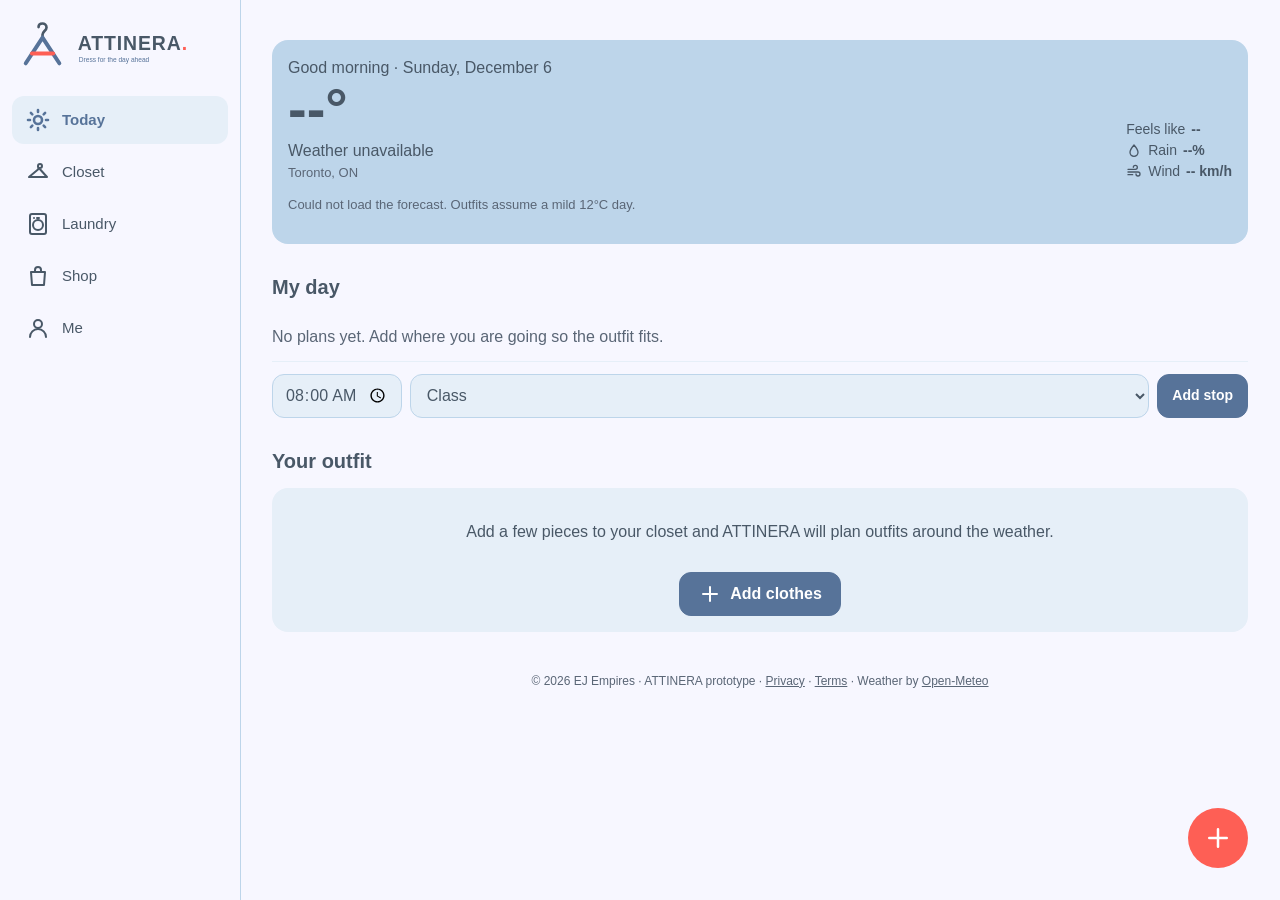
==== index.html @ 8aed810b "ATTINERA prototype: phone-first wardrobe and daily-readiness planner Co-Authored-By: Claude Opus 5.5" ====
<!doctype html>
<html lang="en">
<head>
<meta charset="utf-8">
<meta name="viewport" content="width=device-width, initial-scale=1, viewport-fit=cover">
<title>ATTINERA</title>
<meta name="description" content="ATTINERA: phone-first wardrobe and daily-readiness planner. Dress for the day ahead.">
<meta name="theme-color" content="#577399">
<meta name="mobile-web-app-capable" content="yes">
<meta name="apple-mobile-web-app-capable" content="yes">
<meta name="apple-mobile-web-app-title" content="ATTINERA">
<link rel="manifest" href="manifest.webmanifest">
<link rel="icon" href="assets/attinera-logo-a.svg" type="image/svg+xml">
<link rel="apple-touch-icon" href="assets/icon-180.png">
<link rel="stylesheet" href="css/styles.css">
</head>
<body>
<div id="splash" aria-hidden="true"><img src="assets/attinera-logo-lockup.svg" alt="" width="300"></div>

<header class="topbar">
  <a href="#today" class="brand" aria-label="ATTINERA home">
    <img class="brand-icon" src="assets/attinera-logo-a.svg" alt="" width="36" height="36">
    <img class="brand-lockup" src="assets/attinera-logo-lockup.svg" alt="" width="190" height="53">
    <span class="brand-word">ATTINERA</span>
  </a>
</header>

<nav id="tabs" class="tabs" aria-label="Main"></nav>

<main id="view" tabindex="-1"><p class="pad muted">Loading…</p></main>

<button id="fab" class="fab" aria-label="Add item"></button>
<div id="toast" class="toast" role="status" hidden></div>

<footer class="foot">© 2026 EJ Empires · ATTINERA prototype · <a href="privacy.html">Privacy</a> · <a href="terms.html">Terms</a> · Weather by <a href="https://open-meteo.com/" target="_blank" rel="noopener">Open-Meteo</a></footer>

<script>
  // ES modules don't load from file:// in most browsers.
  if (location.protocol === 'file:') {
    document.getElementById('splash').remove();
    document.getElementById('view').innerHTML =
      '<p class="pad">ATTINERA needs a tiny local server. In this folder run <code>python run.py</code>, then open <b>http://localhost:8000</b>.</p>';
  }
</script>
<script type="module" src="js/app.js"></script>
</body>
</html>
---- css/styles.css ----
/* ATTINERA design system: phone first (390px), sidebar layout from 900px. */
:root {
  --slate: #495867;
  --steel: #577399;
  --ice: #BDD5EA;
  --paper: #F7F7FF;
  --coral: #FE5F55;
  --ice-soft: #e6eff8;
  --muted: #5a6676;
  --r: 16px;
  --gutter: 16px;
  --tabh: 64px;
  --safe-b: env(safe-area-inset-bottom, 0px);
  --safe-t: env(safe-area-inset-top, 0px);
  color-scheme: light;
}
* { box-sizing: border-box; }
html { -webkit-text-size-adjust: 100%; }
body {
  margin: 0; background: var(--paper); color: var(--slate);
  font: 400 16px/1.5 -apple-system, "Segoe UI", Roboto, Helvetica, Arial, sans-serif;
  padding-bottom: calc(var(--tabh) + var(--safe-b) + 24px);
  overflow-x: hidden;
}
b, strong, h1, h2, h3, legend { font-weight: 700; }
a { color: var(--steel); }
img { max-width: 100%; }
button, input, select, textarea { font: inherit; color: inherit; }
:focus-visible { outline: 3px solid var(--steel); outline-offset: 2px; }
main:focus-visible { outline: none; }
.ic { flex: none; }
.muted { color: var(--muted); }
.small { font-size: 13px; }
.pad { padding: 16px 0; }
.sr { position: absolute; width: 1px; height: 1px; overflow: hidden; clip: rect(0 0 0 0); }
code { background: var(--ice-soft); padding: 2px 6px; border-radius: 6px; }

/* ---- shell */
.topbar {
  position: sticky; top: 0; z-index: 20; background: var(--slate); color: var(--paper);
  padding: calc(var(--safe-t) + 8px) var(--gutter) 8px; display: flex; align-items: center; min-height: 56px;
}
.brand { display: flex; align-items: center; gap: 10px; color: inherit; text-decoration: none; min-height: 44px; }
.brand-icon { border-radius: 10px; }
.brand-word { font-weight: 700; letter-spacing: 2px; font-size: 18px; }
.brand-lockup { display: none; }
main { display: block; max-width: 1100px; margin: 0 auto; padding: 8px var(--gutter) 0; outline: none; }
.tabs {
  position: fixed; left: 0; right: 0; bottom: 0; z-index: 30; display: grid; grid-template-columns: repeat(5, 1fr);
  background: var(--paper); border-top: 1px solid var(--ice); padding-bottom: var(--safe-b);
}
.tabs a {
  display: flex; flex-direction: column; align-items: center; justify-content: center; gap: 2px;
  min-height: var(--tabh); color: var(--slate); text-decoration: none; font-size: 12px;
}
.tabs a[aria-current="page"] { color: var(--steel); font-weight: 700; }
.tabs a[aria-current="page"] .ic { stroke-width: 2.6; }
.fab {
  position: fixed; right: var(--gutter); bottom: calc(var(--tabh) + var(--safe-b) + 16px); z-index: 31;
  width: 60px; height: 60px; border-radius: 50%; border: 0; background: var(--coral); color: #fff;
  display: grid; place-items: center; cursor: pointer;
}
.foot { text-align: center; font-size: 12px; color: var(--muted); padding: 32px var(--gutter) 16px; }
.foot a { color: var(--muted); }
#splash {
  position: fixed; inset: 0; z-index: 100; background: var(--paper); display: grid; place-items: center; transition: opacity .4s;
}
#splash img { max-width: 72vw; }
#splash.gone { opacity: 0; pointer-events: none; }
.toast {
  position: fixed; left: 50%; transform: translateX(-50%); bottom: calc(var(--tabh) + var(--safe-b) + 88px); z-index: 60;
  background: var(--slate); color: var(--paper); padding: 10px 16px; border-radius: 12px; max-width: calc(100vw - 32px); font-size: 14px;
}

@media (min-width: 900px) {
  body { padding-bottom: 24px; padding-left: 240px; }
  .topbar { position: fixed; top: 0; left: 0; width: 240px; background: transparent; color: var(--slate); padding: 20px 16px; }
  .brand-icon, .brand-word { display: none; }
  .brand-lockup { display: block; }
  .tabs {
    top: 96px; bottom: auto; right: auto; width: 240px; display: flex; flex-direction: column; gap: 4px;
    border: 0; padding: 0 12px; background: transparent;
  }
  .tabs::before { content: ""; position: fixed; inset: 0 auto 0 0; width: 240px; border-right: 1px solid var(--ice); z-index: -1; }
  .tabs a { flex-direction: row; justify-content: flex-start; gap: 12px; padding: 0 14px; min-height: 48px; border-radius: 12px; font-size: 15px; }
  .tabs a[aria-current="page"] { background: var(--ice-soft); }
  .fab { bottom: 32px; right: 32px; }
  main { padding: 32px 32px 0; }
  .toast { bottom: 110px; }
}

/* ---- type + blocks */
.h1 { font-size: 28px; line-height: 1.2; margin: 12px 0 16px; }
.h2 { font-size: 20px; margin: 28px 0 12px; }
.h3 { font-size: 16px; margin: 0 0 8px; }
section { margin-bottom: 8px; }
.card { background: #fff; border: 1px solid var(--ice); border-radius: var(--r); padding: 16px; margin: 12px 0; }
.note { color: var(--muted); font-size: 13px; margin: -8px 0 12px; }
.alert { background: #fff; border: 1px solid var(--coral); color: #b3261e; border-radius: 12px; padding: 10px 14px; font-weight: 700; margin: 8px 0; }
.tip { background: var(--ice-soft); border-radius: 12px; padding: 10px 14px; margin: 8px 0; }
.bring { margin: 8px 0; }
.badge { display: inline-block; background: var(--slate); color: var(--paper); border-radius: 999px; font-size: 12px; padding: 1px 8px; vertical-align: middle; }
.row { display: flex; align-items: center; gap: 8px; flex-wrap: wrap; }
.row-between { display: flex; align-items: center; justify-content: space-between; gap: 8px; flex-wrap: wrap; }
.line { padding: 8px 0; border-top: 1px solid var(--ice-soft); }
.line:first-of-type { border-top: 0; }
.actions { display: flex; gap: 8px; flex-wrap: wrap; margin: 16px 0; }
.links { text-align: center; }
.list { display: flex; flex-direction: column; gap: 8px; margin: 8px 0; }

/* ---- buttons + chips */
.btn {
  display: inline-flex; align-items: center; justify-content: center; gap: 8px; min-height: 44px; padding: 0 18px;
  border-radius: 12px; border: 1px solid var(--steel); background: #fff; color: var(--steel); font-weight: 700; cursor: pointer; text-decoration: none;
}
.btn.primary { background: var(--steel); color: #fff; }
.btn.ghost { border-color: var(--ice); color: var(--slate); background: #fff; }
.btn.sm { min-height: 44px; padding: 0 14px; font-size: 14px; }
.btn.wide { width: 100%; }
.btn.danger, .btn.ghost.danger, .icon-btn.danger { background: var(--coral); border-color: var(--coral); color: #1d1d1f; }
.btn:disabled { opacity: .45; cursor: not-allowed; }
.btn.big { flex-direction: column; min-height: 120px; flex: 1; font-size: 16px; border-color: var(--ice); background: var(--ice-soft); color: var(--slate); }
.icon-btn { width: 44px; height: 44px; display: inline-grid; place-items: center; border: 0; background: transparent; color: var(--slate); border-radius: 12px; cursor: pointer; flex: none; }
.icon-btn:hover { background: var(--ice-soft); }
.chips { display: flex; flex-wrap: wrap; gap: 8px; margin: 8px 0; }
.chip {
  display: inline-flex; align-items: center; gap: 6px; min-height: 40px; padding: 0 14px; border-radius: 999px;
  background: var(--ice-soft); border: 1px solid var(--ice); color: var(--slate); font-size: 14px; cursor: pointer; text-decoration: none; position: relative;
}
.chip input { position: absolute; opacity: 0; inset: 0; margin: 0; cursor: pointer; }
.chip:has(input:checked), .chip.on { background: var(--steel); border-color: var(--steel); color: #fff; }
.chip:has(input:focus-visible) { outline: 3px solid var(--steel); outline-offset: 2px; }
.chip.coral { background: #fff; border-color: var(--coral); color: #c0362d; font-weight: 700; }
.chip.sm { min-height: 24px; padding: 0 8px; font-size: 11px; }
.chip.lone { margin: 8px 0; }
.chip i, .sw { width: 16px; height: 16px; border-radius: 50%; border: 1px solid rgba(0,0,0,.15); display: inline-block; }
.chip.swatch { background: #fff; }
.hint { font-size: 12px; font-weight: 400; color: var(--steel); margin-left: 6px; }
.hint.warn { color: #c0362d; }
.seg { display: inline-flex; border: 1px solid var(--ice); border-radius: 12px; overflow: hidden; margin: 4px 0 8px; }
.seg button { min-height: 44px; padding: 0 16px; border: 0; background: #fff; cursor: pointer; }
.seg button[aria-pressed="true"] { background: var(--steel); color: #fff; font-weight: 700; }

/* ---- forms */
input[type=search], input[type=text], input:not([type]), input[type=number], input[type=time], select, textarea {
  min-height: 44px; border: 1px solid var(--ice); background: var(--ice-soft); border-radius: 12px; padding: 8px 12px; max-width: 100%;
}
textarea { width: 100%; }
.field { display: flex; flex-direction: column; gap: 6px; margin: 14px 0; font-weight: 700; font-size: 14px; }
.field input, .field select { font-weight: 400; }
.field.inline { flex-direction: row; align-items: center; flex-wrap: wrap; }
fieldset { border: 0; padding: 0; margin: 14px 0; min-width: 0; }
legend { font-size: 14px; padding: 0; }
input[type=range] { width: 100%; accent-color: var(--steel); min-height: 32px; }
.range-ends { display: flex; justify-content: space-between; font-weight: 400; font-size: 12px; color: var(--muted); }
.search { display: flex; align-items: center; gap: 8px; background: var(--ice-soft); border: 1px solid var(--ice); border-radius: 12px; padding: 0 12px; margin-bottom: 8px; }
.search input { border: 0; background: transparent; flex: 1; min-width: 0; }
.search input:focus-visible { outline: none; }
.search:focus-within { outline: 3px solid var(--steel); outline-offset: 2px; }
.chiprow { display: flex; gap: 8px; overflow-x: auto; padding: 4px 0 8px; scrollbar-width: none; margin: 0 calc(-1 * var(--gutter)); padding-inline: var(--gutter); }
.fchip { position: relative; flex: none; }
.fchip select { border-radius: 999px; min-height: 40px; font-size: 14px; padding: 0 10px; }
.numgrid { display: grid; grid-template-columns: repeat(auto-fill, minmax(140px, 1fr)); gap: 12px; }
.numgrid label { display: flex; flex-direction: column; gap: 4px; font-size: 13px; }
.loc input { flex: 1; min-width: 0; }
.check { display: flex; align-items: center; gap: 10px; min-height: 48px; cursor: pointer; }
.check input { width: 22px; height: 22px; accent-color: var(--steel); }
.addstop { display: flex; gap: 8px; flex-wrap: wrap; }
.addstop select { flex: 1; min-width: 120px; }

/* ---- closet grid */
.grid { display: grid; grid-template-columns: repeat(2, minmax(0, 1fr)); gap: 12px; }
@media (min-width: 700px) { .grid { grid-template-columns: repeat(4, minmax(0, 1fr)); } }
@media (min-width: 1200px) { .grid { grid-template-columns: repeat(5, minmax(0, 1fr)); } }
.icard { position: relative; display: block; border-radius: var(--r); overflow: hidden; background: #fff; border: 1px solid var(--ice); color: var(--slate); text-decoration: none; }
.icard img { display: block; width: 100%; aspect-ratio: 4/5; object-fit: cover; background: var(--ice-soft); }
.icard .cap { display: block; padding: 8px 10px; font-size: 14px; white-space: nowrap; overflow: hidden; text-overflow: ellipsis; }
.icard .wc { position: absolute; top: 8px; right: 8px; background: rgba(255,255,255,.92); border-radius: 999px; font-size: 12px; padding: 1px 8px; font-weight: 700; }
.icard .chip { position: absolute; left: 8px; bottom: 44px; }
.dot { position: absolute; top: 10px; left: 10px; width: 12px; height: 12px; border-radius: 50%; border: 2px solid #fff; }
.dot.inline { position: static; display: inline-block; vertical-align: middle; border-color: var(--ice); }
.st-clean { background: var(--steel); }
.st-worn { background: var(--slate); }
.st-hamper { background: var(--coral); }
.st-washing, .st-drying { background: var(--ice); }
.empty { text-align: center; padding: 32px 16px; }
.empty h2 { margin: 12px 0 4px; }
.empty .btn { margin-top: 12px; }
.small-empty { padding: 16px; background: var(--ice-soft); border-radius: var(--r); }
.back { display: inline-flex; align-items: center; gap: 4px; min-height: 44px; text-decoration: none; }
.detail { display: grid; gap: 16px; }
.hero-photo { width: 100%; border-radius: var(--r); max-height: 70vh; object-fit: contain; background: var(--ice-soft); }
@media (min-width: 900px) { .detail { grid-template-columns: minmax(0, 1fr) minmax(0, 1fr); align-items: start; } .hero-photo { position: sticky; top: 24px; } }

/* ---- laundry */
.stat { display: flex; align-items: baseline; gap: 8px; }
.stat b { font-size: 40px; color: var(--steel); }
.thumbs { display: flex; gap: 8px; flex-wrap: wrap; margin-top: 8px; }
.thumbs img, .mini { width: 52px; height: 52px; object-fit: cover; border-radius: 10px; border: 1px solid var(--ice); display: block; }
.mini { width: 40px; height: 40px; }

/* ---- today */
.hello { background: var(--ice); border-radius: var(--r); padding: 16px; margin-top: 8px; }
.hello > p:first-child { margin: 0; color: var(--slate); }
.now { display: flex; justify-content: space-between; gap: 12px; flex-wrap: wrap; align-items: flex-end; }
.now p { margin: 0; }
.big { font-size: 56px; font-weight: 700; line-height: 1.05; }
.facts { list-style: none; margin: 0; padding: 0; font-size: 14px; }
.facts li { display: flex; align-items: center; gap: 6px; }
.hours { display: flex; gap: 8px; overflow-x: auto; margin: 14px calc(-1 * 16px) 0; padding: 0 16px 4px; scrollbar-width: thin; }
.hr { flex: none; display: flex; flex-direction: column; align-items: center; gap: 2px; background: var(--paper); border-radius: 12px; padding: 8px 10px; font-size: 12px; min-width: 56px; }
.hr b { font-size: 15px; }
.stops { list-style: none; padding: 0; margin: 0 0 12px; }
.stops li { display: flex; align-items: center; gap: 10px; min-height: 48px; border-bottom: 1px solid var(--ice-soft); }
.stops li .icon-btn { margin-left: auto; }
.stack { display: flex; flex-direction: column; gap: 8px; }
.pick { display: flex; align-items: center; gap: 12px; background: #fff; border: 1px solid var(--ice); border-radius: var(--r); padding: 8px; }
.pick img { width: 64px; height: 64px; object-fit: cover; border-radius: 12px; display: block; }
.pick > div { display: flex; flex-direction: column; flex: 1; min-width: 0; }
.pick b { white-space: nowrap; overflow: hidden; text-overflow: ellipsis; }
.eod { border-color: var(--steel); }
.week { display: grid; grid-template-columns: repeat(7, minmax(64px, 1fr)); gap: 8px; overflow-x: auto; margin: 0 calc(-1 * var(--gutter)); padding: 0 var(--gutter) 4px; }
.wday { display: flex; flex-direction: column; align-items: center; gap: 2px; padding: 10px 4px; min-height: 44px; border-radius: 14px; border: 1px solid var(--ice); background: var(--ice-soft); cursor: pointer; font-size: 13px; }
.wday .e { font-size: 20px; }
.wday[aria-pressed="true"] { background: var(--steel); color: #fff; border-color: var(--steel); }
.wday[aria-pressed="true"] .muted { color: var(--ice); }
@media (min-width: 900px) { .stack { display: grid; grid-template-columns: repeat(2, minmax(0, 1fr)); } }

/* ---- shop */
.stores { display: grid; grid-template-columns: repeat(3, minmax(0, 1fr)); gap: 10px; }
@media (min-width: 700px) { .stores { grid-template-columns: repeat(6, minmax(0, 1fr)); } }
.store { position: relative; background: #fff; border: 1px solid var(--ice); border-radius: var(--r); }
.store > a { display: flex; flex-direction: column; align-items: center; gap: 6px; padding: 14px 6px 10px; text-align: center; color: var(--slate); text-decoration: none; font-size: 13px; min-height: 44px; }
.logo { width: 48px; height: 48px; display: grid; place-items: center; }
.logo img { width: 40px; height: 40px; object-fit: contain; }
.logo b { width: 48px; height: 48px; border-radius: 12px; background: var(--ice); display: grid; place-items: center; font-size: 20px; }
.logo b[hidden] { display: none; }
.heart { position: absolute; top: 0; right: 0; width: 44px; height: 44px; border: 0; background: transparent; color: var(--muted); cursor: pointer; display: grid; place-items: center; }
.heart.on { color: var(--steel); }
.heart.on .ic { fill: currentColor; }
.products .pcard { position: relative; background: #fff; border: 1px solid var(--ice); border-radius: var(--r); overflow: hidden; display: flex; flex-direction: column; }
.pcard img { width: 100%; aspect-ratio: 4/5; object-fit: cover; display: block; background: var(--ice-soft); }
.pbody { padding: 10px; display: flex; flex-direction: column; gap: 4px; font-size: 14px; position: relative; flex: 1; }
.pbody .heart { top: auto; bottom: 0; }
.pname { color: var(--slate); text-decoration: none; line-height: 1.3; }
.pcard.second { background: var(--ice-soft); }
.pcard.second .btn { margin-top: 4px; }

/* ---- sheets + camera */
.sheet-wrap { position: fixed; inset: 0; z-index: 70; background: rgba(73, 88, 103, .45); display: flex; align-items: flex-end; justify-content: center; }
.sheet {
  position: relative; background: var(--paper); width: 100%; max-width: 560px; max-height: 92vh; overflow-y: auto;
  border-radius: 20px 20px 0 0; padding: 20px var(--gutter) calc(20px + var(--safe-b));
}
.sheet-wrap.full .sheet { max-height: 100%; height: 100%; border-radius: 0; padding-top: calc(16px + var(--safe-t)); }
@media (min-width: 700px) { .sheet-wrap { align-items: center; } .sheet { border-radius: 20px; } .sheet-wrap.full .sheet { height: auto; max-height: 92vh; border-radius: 20px; } }
.sheet-x { position: absolute; top: calc(8px + var(--safe-t) * 0); right: 8px; width: 44px; height: 44px; border: 0; background: transparent; cursor: pointer; color: var(--slate); z-index: 2; }
.sheet .h2:first-of-type { margin-top: 4px; padding-right: 44px; }
.addopts { display: flex; gap: 12px; margin: 12px 0; }
.confirm-photo { width: 100%; max-height: 40vh; object-fit: contain; border-radius: var(--r); background: var(--ice-soft); display: block; margin-top: 28px; }
.analyzing { display: flex; align-items: center; gap: 10px; font-weight: 700; }
.spin { width: 20px; height: 20px; border-radius: 50%; border: 3px solid var(--ice); border-top-color: var(--steel); animation: spin 1s linear infinite; }
@keyframes spin { to { transform: rotate(360deg); } }
.bar { height: 8px; background: var(--ice-soft); border-radius: 999px; overflow: hidden; }
.bar i { display: block; height: 100%; width: 100%; background: var(--steel); transform: scaleX(0); transform-origin: left; transition: transform .2s; }
.actions.sticky { position: sticky; bottom: calc(-20px - var(--safe-b)); background: var(--paper); padding: 12px 0 calc(12px + var(--safe-b)); margin-bottom: 0; }
.cam { position: fixed; inset: 0; z-index: 90; background: #000; }
.cam video { width: 100%; height: 100%; object-fit: cover; }
.guide { position: absolute; inset: 14% 10% 22%; border: 3px dashed rgba(247, 247, 255, .85); border-radius: 24px; pointer-events: none; }
.cam-tip { position: absolute; top: calc(16px + var(--safe-t)); left: 0; right: 0; text-align: center; color: var(--paper); margin: 0; padding: 0 60px; font-size: 14px; }
.cam-close { position: absolute; top: calc(8px + var(--safe-t)); right: 8px; width: 48px; height: 48px; border: 0; background: transparent; color: var(--paper); cursor: pointer; }
.shutter { position: absolute; left: 50%; bottom: calc(28px + var(--safe-b)); transform: translateX(-50%); width: 76px; height: 76px; border-radius: 50%; border: 5px solid var(--paper); background: rgba(247, 247, 255, .35); cursor: pointer; }

/* ---- legal pages */
.legal { max-width: 720px; margin: 0 auto; padding: 16px var(--gutter) 40px; }
.legal .draft { background: var(--coral); color: #1d1d1f; font-weight: 700; border-radius: 12px; padding: 12px 16px; }
.legal h2 { font-size: 18px; margin-top: 24px; }
.legal-body { padding-bottom: 0; }

@media (prefers-reduced-motion: reduce) { * { animation: none !important; transition: none !important; } }
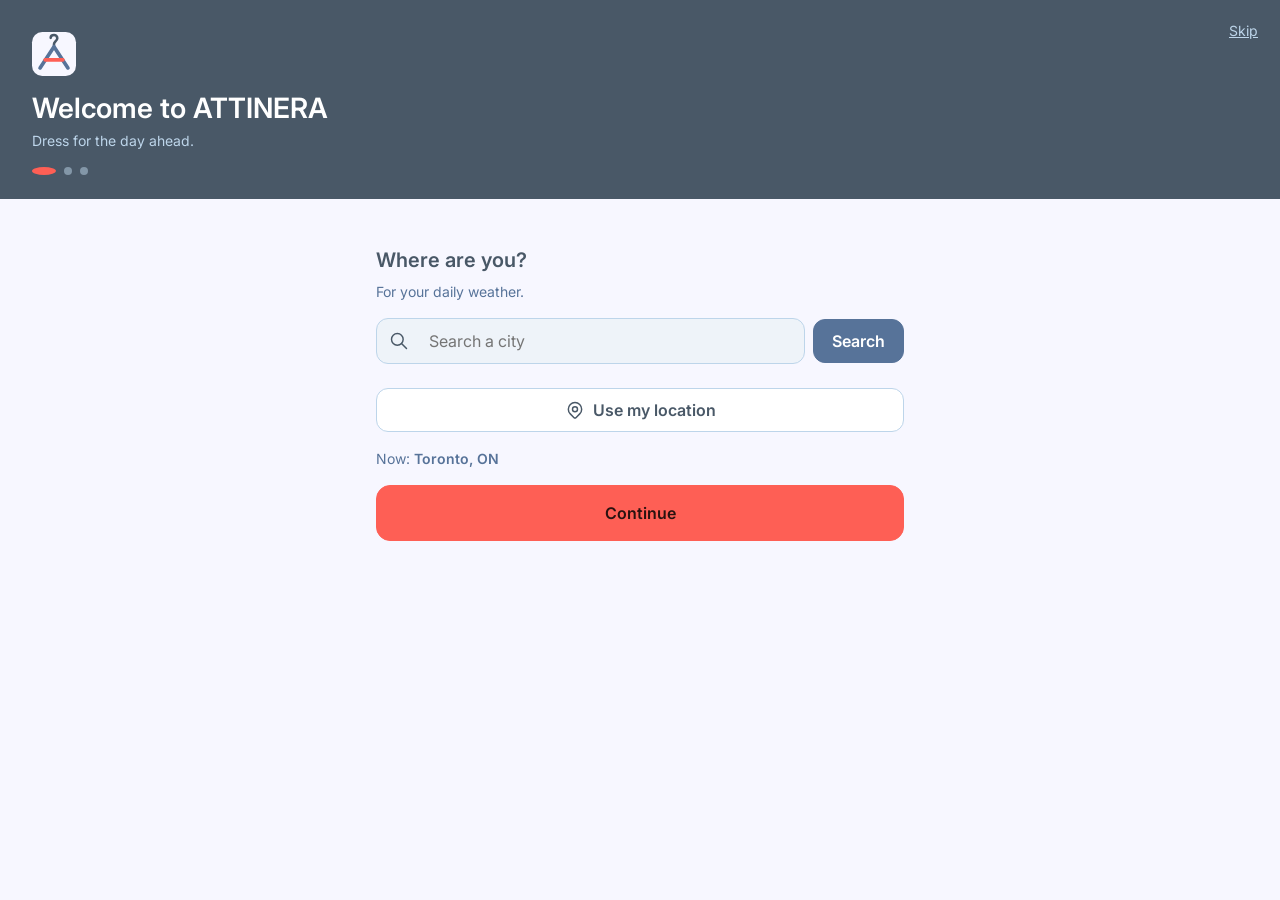
==== commit 98f7ee7f: "Redesign: slate/paper theme, motion, on-device photo cleanup, onboarding - New palette tokens, Inter" ====
--- a/index.html
+++ b/index.html
@@ -5,42 +5,37 @@
 <meta name="viewport" content="width=device-width, initial-scale=1, viewport-fit=cover">
 <title>ATTINERA</title>
 <meta name="description" content="ATTINERA: phone-first wardrobe and daily-readiness planner. Dress for the day ahead.">
-<meta name="theme-color" content="#577399">
+<meta name="theme-color" content="#495867">
 <meta name="mobile-web-app-capable" content="yes">
 <meta name="apple-mobile-web-app-capable" content="yes">
+<meta name="apple-mobile-web-app-status-bar-style" content="black-translucent">
 <meta name="apple-mobile-web-app-title" content="ATTINERA">
 <link rel="manifest" href="manifest.webmanifest">
 <link rel="icon" href="assets/attinera-logo-a.svg" type="image/svg+xml">
 <link rel="apple-touch-icon" href="assets/icon-180.png">
+<link rel="preconnect" href="https://fonts.googleapis.com">
+<link rel="preconnect" href="https://fonts.gstatic.com" crossorigin>
+<link href="https://fonts.googleapis.com/css2?family=Inter:wght@400;600&display=swap" rel="stylesheet">
 <link rel="stylesheet" href="css/styles.css">
 </head>
 <body>
-<div id="splash" aria-hidden="true"><img src="assets/attinera-logo-lockup.svg" alt="" width="300"></div>
-
 <header class="topbar">
-  <a href="#today" class="brand" aria-label="ATTINERA home">
-    <img class="brand-icon" src="assets/attinera-logo-a.svg" alt="" width="36" height="36">
-    <img class="brand-lockup" src="assets/attinera-logo-lockup.svg" alt="" width="190" height="53">
-    <span class="brand-word">ATTINERA</span>
-  </a>
+  <button class="brand" id="brand" type="button" aria-label="ATTINERA. Tap to replay the logo">
+    <span class="brand-mark"></span><span class="brand-word">ATTINERA<i>.</i></span>
+  </button>
 </header>
 
 <nav id="tabs" class="tabs" aria-label="Main"></nav>
 
-<main id="view" tabindex="-1"><p class="pad muted">Loading…</p></main>
+<div class="clip"><main id="view" tabindex="-1"><div class="skel-band"></div><div class="pad"><div class="skel"></div><div class="skel"></div></div></main></div>
 
-<button id="fab" class="fab" aria-label="Add item"></button>
+<button id="fab" class="fab" type="button" aria-label="Add item"></button>
 <div id="toast" class="toast" role="status" hidden></div>
-
-<footer class="foot">© 2026 EJ Empires · ATTINERA prototype · <a href="privacy.html">Privacy</a> · <a href="terms.html">Terms</a> · Weather by <a href="https://open-meteo.com/" target="_blank" rel="noopener">Open-Meteo</a></footer>
 
 <script>
   // ES modules don't load from file:// in most browsers.
-  if (location.protocol === 'file:') {
-    document.getElementById('splash').remove();
-    document.getElementById('view').innerHTML =
-      '<p class="pad">ATTINERA needs a tiny local server. In this folder run <code>python run.py</code>, then open <b>http://localhost:8000</b>.</p>';
-  }
+  if (location.protocol === 'file:') document.getElementById('view').innerHTML =
+    '<p class="pad">ATTINERA needs a tiny local server. In this folder run <code>python run.py</code>, then open <b>http://localhost:8000</b>.</p>';
 </script>
 <script type="module" src="js/app.js"></script>
 </body>
--- a/css/styles.css
+++ b/css/styles.css
@@ -1,280 +1,442 @@
-/* ATTINERA design system: phone first (390px), sidebar layout from 900px. */
+/* ATTINERA v2: light app, slate bars. Phone first (390px); sidebar from 900px.
+   Motion rule: animate transform + opacity only. Reduced motion -> fades (see bottom). */
 :root {
+  --paper: #F7F7FF;
+  --card: #FFFFFF;
+  --studio: #EEF3F9;
   --slate: #495867;
   --steel: #577399;
   --ice: #BDD5EA;
-  --paper: #F7F7FF;
   --coral: #FE5F55;
-  --ice-soft: #e6eff8;
-  --muted: #5a6676;
+  --coral-text: #C7362D;
+  --on-coral: #2A1210;
   --r: 16px;
-  --gutter: 16px;
+  --s1: 8px; --s2: 16px; --s3: 24px; --s4: 32px;
   --tabh: 64px;
   --safe-b: env(safe-area-inset-bottom, 0px);
   --safe-t: env(safe-area-inset-top, 0px);
+  --spring: cubic-bezier(.2, 1.25, .35, 1);
+  --ease: cubic-bezier(.2, .8, .2, 1);
   color-scheme: light;
 }
-* { box-sizing: border-box; }
+* { box-sizing: border-box; -webkit-tap-highlight-color: transparent; }
 html { -webkit-text-size-adjust: 100%; }
 body {
   margin: 0; background: var(--paper); color: var(--slate);
-  font: 400 16px/1.5 -apple-system, "Segoe UI", Roboto, Helvetica, Arial, sans-serif;
-  padding-bottom: calc(var(--tabh) + var(--safe-b) + 24px);
+  font: 400 16px/1.5 Inter, -apple-system, "Segoe UI", Roboto, Helvetica, Arial, sans-serif;
+  padding-bottom: calc(var(--tabh) + var(--safe-b) + var(--s3));
   overflow-x: hidden;
 }
-b, strong, h1, h2, h3, legend { font-weight: 700; }
+b, strong, h1, h2, h3, legend, th { font-weight: 600; }
+h1, h2, h3, p { margin: 0; }
 a { color: var(--steel); }
 img { max-width: 100%; }
 button, input, select, textarea { font: inherit; color: inherit; }
+button { cursor: pointer; }
 :focus-visible { outline: 3px solid var(--steel); outline-offset: 2px; }
 main:focus-visible { outline: none; }
-.ic { flex: none; }
-.muted { color: var(--muted); }
-.small { font-size: 13px; }
-.pad { padding: 16px 0; }
-.sr { position: absolute; width: 1px; height: 1px; overflow: hidden; clip: rect(0 0 0 0); }
-code { background: var(--ice-soft); padding: 2px 6px; border-radius: 6px; }
-
-/* ---- shell */
+.ic { flex: none; display: block; }
+.ic.inl { display: inline-block; vertical-align: -1px; }
+.sub { color: var(--steel); font-size: 14px; }
+.small { font-size: 12px; }
+.pad { padding: var(--s2); }
+.sr { position: absolute; width: 1px; height: 1px; overflow: hidden; clip: rect(0 0 0 0); white-space: nowrap; }
+code { background: var(--studio); padding: 2px 6px; border-radius: 6px; }
+.h2 { font-size: 20px; line-height: 1.3; margin: var(--s3) 0 var(--s1); }
+.h3 { font-size: 16px; line-height: 1.4; }
+.row { display: flex; align-items: center; gap: var(--s1); flex-wrap: wrap; }
+.between { display: flex; align-items: center; justify-content: space-between; gap: var(--s1); }
+
+/* ---------- shell */
 .topbar {
   position: sticky; top: 0; z-index: 20; background: var(--slate); color: var(--paper);
-  padding: calc(var(--safe-t) + 8px) var(--gutter) 8px; display: flex; align-items: center; min-height: 56px;
-}
-.brand { display: flex; align-items: center; gap: 10px; color: inherit; text-decoration: none; min-height: 44px; }
-.brand-icon { border-radius: 10px; }
-.brand-word { font-weight: 700; letter-spacing: 2px; font-size: 18px; }
-.brand-lockup { display: none; }
-main { display: block; max-width: 1100px; margin: 0 auto; padding: 8px var(--gutter) 0; outline: none; }
+  padding: calc(var(--safe-t) + var(--s1)) var(--s2) 0; display: flex; align-items: center; min-height: calc(52px + var(--safe-t));
+}
+.brand { text-decoration: none; display: flex; align-items: center; gap: 10px; border: 0; background: none; color: inherit; padding: 4px 0; min-height: 44px; }
+.brand-mark .logo-svg { width: 34px; height: 34px; border-radius: 9px; }
+.brand-word { font-weight: 600; letter-spacing: 2px; font-size: 16px; }
+.brand-word i { color: var(--coral); font-style: normal; }
+main { display: block; outline: none; max-width: 1120px; margin: 0 auto; }
+.clip { overflow-x: clip; }
+.content { padding: 0 var(--s2); }
+.foot { text-align: center; font-size: 12px; color: var(--steel); padding: var(--s4) var(--s2) var(--s2); }
+
+.band { background: var(--slate); color: #fff; padding: var(--s1) var(--s2) var(--s3); margin-bottom: var(--s2); }
+.band h1 { font-size: 28px; line-height: 1.2; font-weight: 600; }
+.band p { color: var(--ice); font-size: 14px; margin-top: 4px; }
+.band-row { display: flex; justify-content: space-between; align-items: flex-end; gap: var(--s2); }
+.band .bigtemp { font-size: 28px; font-weight: 600; color: #fff; text-align: right; line-height: 1.1; }
+.band .bigtemp small { display: block; font-size: 12px; font-weight: 400; color: var(--ice); }
+
 .tabs {
   position: fixed; left: 0; right: 0; bottom: 0; z-index: 30; display: grid; grid-template-columns: repeat(5, 1fr);
-  background: var(--paper); border-top: 1px solid var(--ice); padding-bottom: var(--safe-b);
+  background: var(--slate); padding-bottom: var(--safe-b);
 }
 .tabs a {
-  display: flex; flex-direction: column; align-items: center; justify-content: center; gap: 2px;
-  min-height: var(--tabh); color: var(--slate); text-decoration: none; font-size: 12px;
-}
-.tabs a[aria-current="page"] { color: var(--steel); font-weight: 700; }
-.tabs a[aria-current="page"] .ic { stroke-width: 2.6; }
+  position: relative; z-index: 1; display: flex; flex-direction: column; align-items: center; justify-content: center; gap: 3px;
+  min-height: var(--tabh); color: var(--ice); text-decoration: none; font-size: 12px;
+}
+.tabs a[aria-current="page"] { color: #fff; font-weight: 600; }
+.tabs a[aria-current="page"] .ic { color: var(--coral); }
+.tab-ind {
+  position: absolute; top: 0; left: 0; width: 20%; height: 3px; display: flex; justify-content: center; pointer-events: none;
+  transform: translateX(calc(var(--idx, 0) * 100%)); transition: transform .35s var(--spring);
+}
+.tab-ind::after { content: ""; width: 32px; height: 3px; border-radius: 0 0 3px 3px; background: var(--coral); }
 .fab {
-  position: fixed; right: var(--gutter); bottom: calc(var(--tabh) + var(--safe-b) + 16px); z-index: 31;
-  width: 60px; height: 60px; border-radius: 50%; border: 0; background: var(--coral); color: #fff;
-  display: grid; place-items: center; cursor: pointer;
-}
-.foot { text-align: center; font-size: 12px; color: var(--muted); padding: 32px var(--gutter) 16px; }
-.foot a { color: var(--muted); }
-#splash {
-  position: fixed; inset: 0; z-index: 100; background: var(--paper); display: grid; place-items: center; transition: opacity .4s;
-}
-#splash img { max-width: 72vw; }
-#splash.gone { opacity: 0; pointer-events: none; }
+  position: fixed; right: var(--s2); bottom: calc(var(--tabh) + var(--safe-b) + var(--s2)); z-index: 75;
+  width: 60px; height: 60px; border-radius: 50%; border: 0; background: var(--coral); color: var(--on-coral);
+  display: grid; place-items: center; transition: transform .3s var(--spring);
+}
+.fab:active { transform: scale(.94); }
+body.fab-open .fab { transform: rotate(45deg); }
+body.fab-open .fab:active { transform: rotate(45deg) scale(.94); }
 .toast {
-  position: fixed; left: 50%; transform: translateX(-50%); bottom: calc(var(--tabh) + var(--safe-b) + 88px); z-index: 60;
-  background: var(--slate); color: var(--paper); padding: 10px 16px; border-radius: 12px; max-width: calc(100vw - 32px); font-size: 14px;
-}
+  position: fixed; left: 50%; bottom: calc(var(--tabh) + var(--safe-b) + 92px); z-index: 90; transform: translateX(-50%);
+  background: var(--slate); color: #fff; padding: 10px 10px 10px 16px; border-radius: 14px; max-width: calc(100vw - 32px);
+  font-size: 14px; display: flex; align-items: center; gap: var(--s2);
+}
+.toast[hidden] { display: none; }
+.toast.show { animation: toastIn .35s var(--spring); }
+.toast .undo { border: 0; background: none; color: var(--ice); font-weight: 600; min-height: 36px; padding: 0 var(--s1); text-decoration: underline; }
+@keyframes toastIn { from { opacity: 0; transform: translate(-50%, 16px); } }
 
 @media (min-width: 900px) {
-  body { padding-bottom: 24px; padding-left: 240px; }
-  .topbar { position: fixed; top: 0; left: 0; width: 240px; background: transparent; color: var(--slate); padding: 20px 16px; }
-  .brand-icon, .brand-word { display: none; }
-  .brand-lockup { display: block; }
-  .tabs {
-    top: 96px; bottom: auto; right: auto; width: 240px; display: flex; flex-direction: column; gap: 4px;
-    border: 0; padding: 0 12px; background: transparent;
-  }
-  .tabs::before { content: ""; position: fixed; inset: 0 auto 0 0; width: 240px; border-right: 1px solid var(--ice); z-index: -1; }
-  .tabs a { flex-direction: row; justify-content: flex-start; gap: 12px; padding: 0 14px; min-height: 48px; border-radius: 12px; font-size: 15px; }
-  .tabs a[aria-current="page"] { background: var(--ice-soft); }
-  .fab { bottom: 32px; right: 32px; }
-  main { padding: 32px 32px 0; }
-  .toast { bottom: 110px; }
-}
-
-/* ---- type + blocks */
-.h1 { font-size: 28px; line-height: 1.2; margin: 12px 0 16px; }
-.h2 { font-size: 20px; margin: 28px 0 12px; }
-.h3 { font-size: 16px; margin: 0 0 8px; }
-section { margin-bottom: 8px; }
-.card { background: #fff; border: 1px solid var(--ice); border-radius: var(--r); padding: 16px; margin: 12px 0; }
-.note { color: var(--muted); font-size: 13px; margin: -8px 0 12px; }
-.alert { background: #fff; border: 1px solid var(--coral); color: #b3261e; border-radius: 12px; padding: 10px 14px; font-weight: 700; margin: 8px 0; }
-.tip { background: var(--ice-soft); border-radius: 12px; padding: 10px 14px; margin: 8px 0; }
-.bring { margin: 8px 0; }
-.badge { display: inline-block; background: var(--slate); color: var(--paper); border-radius: 999px; font-size: 12px; padding: 1px 8px; vertical-align: middle; }
-.row { display: flex; align-items: center; gap: 8px; flex-wrap: wrap; }
-.row-between { display: flex; align-items: center; justify-content: space-between; gap: 8px; flex-wrap: wrap; }
-.line { padding: 8px 0; border-top: 1px solid var(--ice-soft); }
-.line:first-of-type { border-top: 0; }
-.actions { display: flex; gap: 8px; flex-wrap: wrap; margin: 16px 0; }
-.links { text-align: center; }
-.list { display: flex; flex-direction: column; gap: 8px; margin: 8px 0; }
-
-/* ---- buttons + chips */
+  body { padding-bottom: 0; padding-left: 240px; }
+  .topbar { position: fixed; top: 0; left: 0; width: 240px; z-index: 31; background: transparent; padding: var(--s3) var(--s2); }
+  .brand-mark .logo-svg { width: 44px; height: 44px; border-radius: 12px; }
+  .brand-word { font-size: 20px; }
+  .tabs { inset: 0 auto 0 0; width: 240px; display: flex; flex-direction: column; gap: 4px; padding: 108px 12px 0; }
+  .tabs a { flex-direction: row; justify-content: flex-start; gap: 12px; padding: 0 14px; min-height: 48px; border-radius: 12px; font-size: 16px; }
+  .tab-ind { top: 108px; left: 12px; width: 4px; height: 48px; align-items: center; transform: translateY(calc(var(--idx, 0) * 52px)); }
+  .tab-ind::after { width: 4px; height: 24px; border-radius: 0 4px 4px 0; }
+  .fab { bottom: var(--s4); right: var(--s4); }
+  .toast { bottom: 110px; left: calc(50% + 120px); }
+  .band { padding: var(--s4) var(--s4) var(--s3); }
+  .content { padding: 0 var(--s4); }
+}
+
+/* ---------- motion: views, lists, buttons */
+.view-in { animation: viewIn .32s var(--ease); }
+.view-sub { animation: subIn .34s var(--ease); }
+@keyframes viewIn { from { opacity: 0; transform: translateY(12px); } }
+@keyframes subIn { from { opacity: 0; transform: translateX(40px); } }
+[data-stagger] > .in { animation: rise .42s var(--ease) both; animation-delay: calc(var(--i, 0) * 35ms); }
+@keyframes rise { from { opacity: 0; transform: translateY(14px) scale(.98); } }
+.btn:active, .chip:active, .icon-btn:active, .card-tap:active, .row-link:active { transform: scale(.97); }
+
+/* ---------- logo animation */
+.logo-svg { overflow: visible; display: block; }
+.logo-svg .hang { transform-box: view-box; transform-origin: 60px 10px; }
+.logo-svg.play .hang { animation: swing 1.2s cubic-bezier(.3, 0, .3, 1); }
+.logo-svg.play .bar { animation: redraw .9s .15s var(--ease) both; }
+.logo-svg .bar { stroke-dasharray: 1; }
+@keyframes swing { 0% { transform: rotate(0); } 15% { transform: rotate(16deg); } 35% { transform: rotate(-11deg); } 55% { transform: rotate(6deg); } 75% { transform: rotate(-3deg); } 90% { transform: rotate(1deg); } 100% { transform: rotate(0); } }
+@keyframes redraw { from { stroke-dashoffset: 1; } to { stroke-dashoffset: 0; } }
+.loader { display: inline-grid; place-items: center; width: 44px; height: 44px; }
+.loader .logo-svg { width: 40px; height: 40px; }
+.logo-svg.swinging .hang { animation: sway 1.1s ease-in-out infinite alternate; }
+@keyframes sway { from { transform: rotate(-12deg); } to { transform: rotate(12deg); } }
+.ptr { display: grid; place-items: center; height: 56px; margin-top: -56px; opacity: 0; transition: transform .2s, opacity .2s; }
+.ptr.on { opacity: 1; transform: translateY(56px); }
+
+.hourc { flex: none; display: flex; flex-direction: column; align-items: center; min-width: 52px; padding: 6px 4px; border-radius: 12px; border: 1px solid rgba(189, 213, 234, .35); color: var(--ice); font-size: 12px; }
+.hourc b { color: #fff; font-size: 14px; }
+.band .chips.scroll { margin: 0 calc(-1 * var(--s2)); }
+
+/* ---------- skeletons */
+.skel-band { height: 120px; background: var(--slate); }
+.skel { height: 96px; border-radius: var(--r); background: var(--studio); margin-bottom: var(--s2); animation: pulse 1.2s ease-in-out infinite alternate; }
+@keyframes pulse { from { opacity: .55; } to { opacity: 1; } }
+
+/* ---------- buttons, chips */
 .btn {
-  display: inline-flex; align-items: center; justify-content: center; gap: 8px; min-height: 44px; padding: 0 18px;
-  border-radius: 12px; border: 1px solid var(--steel); background: #fff; color: var(--steel); font-weight: 700; cursor: pointer; text-decoration: none;
+  display: inline-flex; align-items: center; justify-content: center; gap: var(--s1); min-height: 44px; padding: 0 18px;
+  border-radius: 12px; border: 1px solid var(--steel); background: var(--card); color: var(--steel); font-weight: 600;
+  text-decoration: none; transition: transform .12s;
 }
 .btn.primary { background: var(--steel); color: #fff; }
-.btn.ghost { border-color: var(--ice); color: var(--slate); background: #fff; }
-.btn.sm { min-height: 44px; padding: 0 14px; font-size: 14px; }
+.btn.coral { background: var(--coral); border-color: var(--coral); color: var(--on-coral); }
+.btn.ghost { border-color: var(--ice); color: var(--slate); }
+.btn.big { min-height: 56px; font-size: 16px; padding: 0 var(--s3); border-radius: 14px; }
 .btn.wide { width: 100%; }
-.btn.danger, .btn.ghost.danger, .icon-btn.danger { background: var(--coral); border-color: var(--coral); color: #1d1d1f; }
-.btn:disabled { opacity: .45; cursor: not-allowed; }
-.btn.big { flex-direction: column; min-height: 120px; flex: 1; font-size: 16px; border-color: var(--ice); background: var(--ice-soft); color: var(--slate); }
-.icon-btn { width: 44px; height: 44px; display: inline-grid; place-items: center; border: 0; background: transparent; color: var(--slate); border-radius: 12px; cursor: pointer; flex: none; }
-.icon-btn:hover { background: var(--ice-soft); }
-.chips { display: flex; flex-wrap: wrap; gap: 8px; margin: 8px 0; }
+.btn.sm { font-size: 14px; padding: 0 14px; }
+.btn:disabled { opacity: .5; cursor: not-allowed; }
+.icon-btn {
+  width: 44px; height: 44px; display: inline-grid; place-items: center; border: 1px solid var(--ice); background: var(--card);
+  color: var(--steel); border-radius: 12px; flex: none; transition: transform .12s;
+}
+.icon-btn.bare { border: 0; background: transparent; }
+.icon-btn.big { width: 56px; height: 56px; border-radius: 14px; }
+.chips { display: flex; flex-wrap: wrap; gap: var(--s1); }
+.chips.scroll { flex-wrap: nowrap; overflow-x: auto; scrollbar-width: none; margin: 0 calc(-1 * var(--s2)); padding: 2px var(--s2) 4px; }
+.chips.scroll::-webkit-scrollbar { display: none; }
 .chip {
-  display: inline-flex; align-items: center; gap: 6px; min-height: 40px; padding: 0 14px; border-radius: 999px;
-  background: var(--ice-soft); border: 1px solid var(--ice); color: var(--slate); font-size: 14px; cursor: pointer; text-decoration: none; position: relative;
-}
+  display: inline-flex; align-items: center; gap: 6px; min-height: 40px; padding: 0 14px; border-radius: 999px; flex: none;
+  background: var(--card); border: 1px solid var(--ice); color: var(--slate); font-size: 14px; text-decoration: none; position: relative;
+  transition: transform .12s;
+}
+.chip .ic { color: var(--steel); }
 .chip input { position: absolute; opacity: 0; inset: 0; margin: 0; cursor: pointer; }
-.chip:has(input:checked), .chip.on { background: var(--steel); border-color: var(--steel); color: #fff; }
+.chip:has(input:checked), .chip.on, .chip[aria-pressed="true"] { background: var(--steel); border-color: var(--steel); color: #fff; }
+.chip:has(input:checked) .ic, .chip.on .ic, .chip[aria-pressed="true"] .ic { color: #fff; }
 .chip:has(input:focus-visible) { outline: 3px solid var(--steel); outline-offset: 2px; }
-.chip.coral { background: #fff; border-color: var(--coral); color: #c0362d; font-weight: 700; }
-.chip.sm { min-height: 24px; padding: 0 8px; font-size: 11px; }
-.chip.lone { margin: 8px 0; }
-.chip i, .sw { width: 16px; height: 16px; border-radius: 50%; border: 1px solid rgba(0,0,0,.15); display: inline-block; }
-.chip.swatch { background: #fff; }
-.hint { font-size: 12px; font-weight: 400; color: var(--steel); margin-left: 6px; }
-.hint.warn { color: #c0362d; }
-.seg { display: inline-flex; border: 1px solid var(--ice); border-radius: 12px; overflow: hidden; margin: 4px 0 8px; }
-.seg button { min-height: 44px; padding: 0 16px; border: 0; background: #fff; cursor: pointer; }
-.seg button[aria-pressed="true"] { background: var(--steel); color: #fff; font-weight: 700; }
-
-/* ---- forms */
+.chip.ice { background: var(--ice); border-color: var(--ice); }
+.chip.miss { border-color: var(--coral); color: var(--coral-text); font-weight: 600; }
+.chip.miss .ic { color: var(--coral-text); }
+.chip .count { background: var(--coral); color: var(--on-coral); border-radius: 999px; font-size: 12px; font-weight: 600; min-width: 20px; padding: 0 6px; text-align: center; }
+.chip.pop { animation: pop .35s var(--spring) both; animation-delay: calc(var(--i, 0) * 60ms); }
+@keyframes pop { from { opacity: 0; transform: scale(.6); } }
+.chip i.sw { width: 16px; height: 16px; border-radius: 50%; border: 1px solid var(--ice); display: inline-block; }
+.seg { display: inline-flex; border: 1px solid var(--ice); border-radius: 12px; overflow: hidden; background: var(--card); }
+.seg button { min-height: 40px; min-width: 52px; padding: 0 14px; border: 0; background: transparent; color: var(--slate); }
+.seg button[aria-pressed="true"] { background: var(--steel); color: #fff; font-weight: 600; }
+
+/* ---------- cards */
+.card { background: var(--card); border: 1px solid var(--ice); border-radius: var(--r); padding: var(--s2); }
+.card + .card { margin-top: var(--s2); }
+.card.alert { border-color: var(--coral); display: flex; gap: 12px; align-items: center; }
+.card.alert .ic { color: var(--coral-text); }
+.card.alert b { color: var(--coral-text); }
+.empty { text-align: center; padding: var(--s4) var(--s2); }
+.empty .loader { width: 72px; height: 72px; }
+.empty .loader .logo-svg { width: 64px; height: 64px; }
+.empty p { color: var(--steel); margin: var(--s1) 0 var(--s2); }
+.list-rows { background: var(--card); border: 1px solid var(--ice); border-radius: var(--r); overflow: hidden; }
+.row-link {
+  display: flex; align-items: center; gap: 12px; min-height: 60px; padding: 0 var(--s2); color: var(--slate); text-decoration: none;
+  border-top: 1px solid var(--ice); transition: transform .12s;
+}
+.row-link:first-child { border-top: 0; }
+.row-link > .ic:first-child { color: var(--steel); }
+.row-link span { flex: 1; }
+.row-link small { display: block; color: var(--steel); font-size: 12px; }
+.back { display: inline-flex; align-items: center; gap: 4px; min-height: 44px; color: var(--ice); text-decoration: none; font-size: 14px; margin-left: -4px; }
+
+/* ---------- forms */
 input[type=search], input[type=text], input:not([type]), input[type=number], input[type=time], select, textarea {
-  min-height: 44px; border: 1px solid var(--ice); background: var(--ice-soft); border-radius: 12px; padding: 8px 12px; max-width: 100%;
+  min-height: 44px; border: 1px solid var(--ice); background: var(--studio); color: var(--slate); border-radius: 12px; padding: 8px 12px; max-width: 100%;
 }
 textarea { width: 100%; }
-.field { display: flex; flex-direction: column; gap: 6px; margin: 14px 0; font-weight: 700; font-size: 14px; }
-.field input, .field select { font-weight: 400; }
-.field.inline { flex-direction: row; align-items: center; flex-wrap: wrap; }
-fieldset { border: 0; padding: 0; margin: 14px 0; min-width: 0; }
-legend { font-size: 14px; padding: 0; }
+.field { display: flex; flex-direction: column; gap: 6px; margin: var(--s2) 0; font-weight: 600; font-size: 14px; }
+.field input, .field select, .field textarea { font-weight: 400; font-size: 16px; }
+fieldset { border: 0; padding: 0; margin: var(--s2) 0; min-width: 0; }
+legend { font-size: 14px; padding: 0; margin-bottom: var(--s1); }
 input[type=range] { width: 100%; accent-color: var(--steel); min-height: 32px; }
-.range-ends { display: flex; justify-content: space-between; font-weight: 400; font-size: 12px; color: var(--muted); }
-.search { display: flex; align-items: center; gap: 8px; background: var(--ice-soft); border: 1px solid var(--ice); border-radius: 12px; padding: 0 12px; margin-bottom: 8px; }
+.range-ends { display: flex; justify-content: space-between; font-weight: 400; font-size: 12px; color: var(--steel); }
+.search { display: flex; align-items: center; gap: var(--s1); background: var(--studio); border: 1px solid var(--ice); border-radius: 12px; padding: 0 12px; }
 .search input { border: 0; background: transparent; flex: 1; min-width: 0; }
 .search input:focus-visible { outline: none; }
 .search:focus-within { outline: 3px solid var(--steel); outline-offset: 2px; }
-.chiprow { display: flex; gap: 8px; overflow-x: auto; padding: 4px 0 8px; scrollbar-width: none; margin: 0 calc(-1 * var(--gutter)); padding-inline: var(--gutter); }
-.fchip { position: relative; flex: none; }
-.fchip select { border-radius: 999px; min-height: 40px; font-size: 14px; padding: 0 10px; }
 .numgrid { display: grid; grid-template-columns: repeat(auto-fill, minmax(140px, 1fr)); gap: 12px; }
-.numgrid label { display: flex; flex-direction: column; gap: 4px; font-size: 13px; }
-.loc input { flex: 1; min-width: 0; }
-.check { display: flex; align-items: center; gap: 10px; min-height: 48px; cursor: pointer; }
-.check input { width: 22px; height: 22px; accent-color: var(--steel); }
-.addstop { display: flex; gap: 8px; flex-wrap: wrap; }
-.addstop select { flex: 1; min-width: 120px; }
-
-/* ---- closet grid */
+.numgrid label { display: flex; flex-direction: column; gap: 4px; font-size: 14px; }
+.check { display: flex; align-items: center; gap: 12px; min-height: 52px; cursor: pointer; }
+.check input { width: 22px; height: 22px; accent-color: var(--steel); flex: none; }
+details.fold { border-top: 1px solid var(--ice); }
+details.fold:first-of-type { border-top: 0; }
+details.fold summary { min-height: 56px; display: flex; align-items: center; justify-content: space-between; font-weight: 600; cursor: pointer; list-style: none; }
+details.fold summary::-webkit-details-marker { display: none; }
+details.fold[open] summary .ic { transform: rotate(180deg); }
+details.fold .ic { transition: transform .2s; }
+.linkbtn { border: 0; background: none; color: var(--steel); text-decoration: underline; font-size: 14px; min-height: 44px; padding: 0; }
+
+/* ---------- photo tiles */
+.photo { display: block; position: relative; background: var(--studio); border-radius: 12px; overflow: hidden; aspect-ratio: 1; }
+.photo img { position: absolute; inset: 0; width: 100%; height: 100%; object-fit: cover; display: block; transition: transform .35s var(--spring); }
+.loc-pop {
+  position: absolute; left: 50%; bottom: 8px; width: 36px; height: 36px; margin-left: -18px; border-radius: 50%;
+  background: var(--slate); color: var(--ice); display: grid; place-items: center; opacity: 0; transform: translateY(24px) scale(.6);
+  transition: transform .35s var(--spring), opacity .2s;
+}
+
+/* ---------- closet */
 .grid { display: grid; grid-template-columns: repeat(2, minmax(0, 1fr)); gap: 12px; }
 @media (min-width: 700px) { .grid { grid-template-columns: repeat(4, minmax(0, 1fr)); } }
 @media (min-width: 1200px) { .grid { grid-template-columns: repeat(5, minmax(0, 1fr)); } }
-.icard { position: relative; display: block; border-radius: var(--r); overflow: hidden; background: #fff; border: 1px solid var(--ice); color: var(--slate); text-decoration: none; }
-.icard img { display: block; width: 100%; aspect-ratio: 4/5; object-fit: cover; background: var(--ice-soft); }
-.icard .cap { display: block; padding: 8px 10px; font-size: 14px; white-space: nowrap; overflow: hidden; text-overflow: ellipsis; }
-.icard .wc { position: absolute; top: 8px; right: 8px; background: rgba(255,255,255,.92); border-radius: 999px; font-size: 12px; padding: 1px 8px; font-weight: 700; }
-.icard .chip { position: absolute; left: 8px; bottom: 44px; }
-.dot { position: absolute; top: 10px; left: 10px; width: 12px; height: 12px; border-radius: 50%; border: 2px solid #fff; }
-.dot.inline { position: static; display: inline-block; vertical-align: middle; border-color: var(--ice); }
-.st-clean { background: var(--steel); }
-.st-worn { background: var(--slate); }
-.st-hamper { background: var(--coral); }
-.st-washing, .st-drying { background: var(--ice); }
-.empty { text-align: center; padding: 32px 16px; }
-.empty h2 { margin: 12px 0 4px; }
-.empty .btn { margin-top: 12px; }
-.small-empty { padding: 16px; background: var(--ice-soft); border-radius: var(--r); }
-.back { display: inline-flex; align-items: center; gap: 4px; min-height: 44px; text-decoration: none; }
-.detail { display: grid; gap: 16px; }
-.hero-photo { width: 100%; border-radius: var(--r); max-height: 70vh; object-fit: contain; background: var(--ice-soft); }
-@media (min-width: 900px) { .detail { grid-template-columns: minmax(0, 1fr) minmax(0, 1fr); align-items: start; } .hero-photo { position: sticky; top: 24px; } }
-
-/* ---- laundry */
-.stat { display: flex; align-items: baseline; gap: 8px; }
-.stat b { font-size: 40px; color: var(--steel); }
-.thumbs { display: flex; gap: 8px; flex-wrap: wrap; margin-top: 8px; }
-.thumbs img, .mini { width: 52px; height: 52px; object-fit: cover; border-radius: 10px; border: 1px solid var(--ice); display: block; }
-.mini { width: 40px; height: 40px; }
-
-/* ---- today */
-.hello { background: var(--ice); border-radius: var(--r); padding: 16px; margin-top: 8px; }
-.hello > p:first-child { margin: 0; color: var(--slate); }
-.now { display: flex; justify-content: space-between; gap: 12px; flex-wrap: wrap; align-items: flex-end; }
-.now p { margin: 0; }
-.big { font-size: 56px; font-weight: 700; line-height: 1.05; }
-.facts { list-style: none; margin: 0; padding: 0; font-size: 14px; }
-.facts li { display: flex; align-items: center; gap: 6px; }
-.hours { display: flex; gap: 8px; overflow-x: auto; margin: 14px calc(-1 * 16px) 0; padding: 0 16px 4px; scrollbar-width: thin; }
-.hr { flex: none; display: flex; flex-direction: column; align-items: center; gap: 2px; background: var(--paper); border-radius: 12px; padding: 8px 10px; font-size: 12px; min-width: 56px; }
-.hr b { font-size: 15px; }
-.stops { list-style: none; padding: 0; margin: 0 0 12px; }
-.stops li { display: flex; align-items: center; gap: 10px; min-height: 48px; border-bottom: 1px solid var(--ice-soft); }
+.icard { background: var(--card); border: 1px solid var(--ice); border-radius: var(--r); padding: var(--s1); text-align: left; color: var(--slate); display: block; width: 100%; }
+.icard .name { display: block; font-size: 14px; font-weight: 600; margin-top: var(--s1); white-space: nowrap; overflow: hidden; text-overflow: ellipsis; }
+.icard .st { display: block; font-size: 12px; color: var(--steel); }
+.icard .st.wash { color: var(--coral-text); font-weight: 600; }
+.icard.lift .photo img { transform: translateY(-6px) scale(1.1); }
+.icard.lift .loc-pop { opacity: 1; transform: none; }
+.infobar {
+  position: fixed; left: var(--s2); right: var(--s2); bottom: calc(var(--tabh) + var(--safe-b) + var(--s1)); z-index: 40;
+  background: var(--slate); color: #fff; border-radius: 14px; padding: 12px var(--s2); display: flex; align-items: center; gap: 12px;
+  font-size: 14px; animation: barIn .3s var(--spring); max-width: 560px; margin: 0 auto;
+}
+@keyframes barIn { from { opacity: 0; transform: translateY(16px); } }
+.infobar .ic { color: var(--ice); }
+.infobar a { color: var(--ice); margin-left: auto; font-weight: 600; white-space: nowrap; min-height: 44px; display: inline-flex; align-items: center; }
+@media (min-width: 900px) { .infobar { left: 272px; bottom: var(--s3); } }
+
+/* ---------- today */
+.outfit { background: var(--card); border: 1px solid var(--ice); border-radius: var(--r); padding: var(--s2); position: relative; }
+.tiles { display: grid; grid-template-columns: repeat(3, minmax(0, 1fr)); gap: var(--s1); }
+.tiles.n2, .tiles.n4 { grid-template-columns: repeat(2, minmax(0, 1fr)); }
+.tile { position: relative; touch-action: pan-y; -webkit-user-drag: none; transition: transform .25s var(--ease), opacity .25s; user-select: none; }
+.tile .photo { border-radius: 14px; }
+.tile .lbl { display: block; font-size: 12px; color: var(--steel); margin-top: 4px; white-space: nowrap; overflow: hidden; text-overflow: ellipsis; }
+.tile .swapbtn { position: absolute; top: 4px; right: 4px; width: 32px; height: 32px; border-radius: 10px; border: 0; background: rgba(255,255,255,.9); color: var(--steel); display: grid; place-items: center; }
+.tile .swapbtn::before { content: ""; position: absolute; inset: -6px; } /* 44px touch target */
+.tile.emerge .photo img { animation: emerge .55s var(--spring) both; animation-delay: calc(var(--i, 0) * 80ms + 120ms); }
+.tile.emerge .loc-pop { animation: locFade .8s ease both; animation-delay: calc(var(--i, 0) * 80ms); }
+@keyframes emerge { from { opacity: 0; transform: translateY(40%) scale(.3); } }
+@keyframes locFade { 0% { opacity: 1; transform: none; } 60% { opacity: 1; transform: none; } 100% { opacity: 0; transform: translateY(10px) scale(.6); } }
+.outfit-actions { display: flex; gap: var(--s1); margin-top: var(--s2); }
+.outfit-actions .btn.coral { flex: 1; }
+.worn-check { position: absolute; inset: 0; display: grid; place-items: center; background: rgba(255,255,255,.85); border-radius: var(--r); animation: fadeIn .3s both; }
+.worn-check span { width: 88px; height: 88px; border-radius: 50%; background: var(--steel); color: #fff; display: grid; place-items: center; animation: pop .45s var(--spring) both .15s; }
+.tiles.done .tile { transform: scale(.5); opacity: 0; }
+@keyframes fadeIn { from { opacity: 0; } }
+.note { font-size: 14px; color: var(--slate); }
+.stops { list-style: none; padding: 0; margin: 0; }
+.stops li { display: flex; align-items: center; gap: 12px; min-height: 48px; border-top: 1px solid var(--ice); }
+.stops li:first-child { border-top: 0; }
+.stops time { font-weight: 600; min-width: 52px; }
 .stops li .icon-btn { margin-left: auto; }
-.stack { display: flex; flex-direction: column; gap: 8px; }
-.pick { display: flex; align-items: center; gap: 12px; background: #fff; border: 1px solid var(--ice); border-radius: var(--r); padding: 8px; }
-.pick img { width: 64px; height: 64px; object-fit: cover; border-radius: 12px; display: block; }
-.pick > div { display: flex; flex-direction: column; flex: 1; min-width: 0; }
-.pick b { white-space: nowrap; overflow: hidden; text-overflow: ellipsis; }
-.eod { border-color: var(--steel); }
-.week { display: grid; grid-template-columns: repeat(7, minmax(64px, 1fr)); gap: 8px; overflow-x: auto; margin: 0 calc(-1 * var(--gutter)); padding: 0 var(--gutter) 4px; }
-.wday { display: flex; flex-direction: column; align-items: center; gap: 2px; padding: 10px 4px; min-height: 44px; border-radius: 14px; border: 1px solid var(--ice); background: var(--ice-soft); cursor: pointer; font-size: 13px; }
-.wday .e { font-size: 20px; }
-.wday[aria-pressed="true"] { background: var(--steel); color: #fff; border-color: var(--steel); }
-.wday[aria-pressed="true"] .muted { color: var(--ice); }
-@media (min-width: 900px) { .stack { display: grid; grid-template-columns: repeat(2, minmax(0, 1fr)); } }
-
-/* ---- shop */
-.stores { display: grid; grid-template-columns: repeat(3, minmax(0, 1fr)); gap: 10px; }
-@media (min-width: 700px) { .stores { grid-template-columns: repeat(6, minmax(0, 1fr)); } }
-.store { position: relative; background: #fff; border: 1px solid var(--ice); border-radius: var(--r); }
-.store > a { display: flex; flex-direction: column; align-items: center; gap: 6px; padding: 14px 6px 10px; text-align: center; color: var(--slate); text-decoration: none; font-size: 13px; min-height: 44px; }
+.addstop { display: flex; gap: var(--s1); flex-wrap: wrap; margin-top: var(--s1); }
+.addstop select { flex: 1; min-width: 110px; }
+.week { display: grid; grid-template-columns: repeat(7, minmax(60px, 1fr)); gap: var(--s1); overflow-x: auto; margin: 0 calc(-1 * var(--s2)); padding: 0 var(--s2) 4px; scrollbar-width: none; }
+.wday { display: flex; flex-direction: column; align-items: center; gap: 2px; padding: 10px 4px; border-radius: 14px; border: 1px solid var(--ice); background: var(--card); color: var(--slate); font-size: 12px; transition: transform .12s; }
+.wday b { font-size: 16px; }
+.wday .ic { color: var(--steel); }
+.wday[aria-pressed="true"] { background: var(--steel); border-color: var(--steel); color: #fff; }
+.wday[aria-pressed="true"] .ic { color: #fff; }
+.streak { display: inline-flex; align-items: center; gap: 4px; min-height: 44px; padding: 0 12px; border-radius: 999px; border: 1px solid var(--ice); background: transparent; color: #fff; font-weight: 600; font-size: 14px; }
+.streak .ic { color: var(--coral); }
+.eod .between { min-height: 52px; border-top: 1px solid var(--ice); }
+.eod .between:first-of-type { border-top: 0; }
+@media (min-width: 900px) { .today-grid { display: grid; grid-template-columns: minmax(0, 3fr) minmax(0, 2fr); gap: var(--s3); align-items: start; } .today-grid > div > .h2:first-child { margin-top: 0; } }
+
+/* ---------- laundry */
+.basket { position: relative; display: inline-grid; place-items: center; width: 56px; height: 56px; border-radius: 16px; border: 1px solid var(--ice); color: var(--ice); }
+.basket .badge { position: absolute; top: -8px; right: -8px; min-width: 24px; height: 24px; border-radius: 12px; padding: 0 6px; background: var(--coral); color: var(--on-coral); font-size: 12px; font-weight: 600; display: grid; place-items: center; }
+.load-row { display: flex; align-items: center; gap: 12px; min-height: 60px; border-top: 1px solid var(--ice); background: var(--card); touch-action: pan-y; transition: transform .2s var(--ease), opacity .2s; position: relative; }
+.load-row:first-of-type { border-top: 0; }
+.load-row span { flex: 1; font-size: 14px; }
+.mini { width: 44px; height: 44px; object-fit: cover; border-radius: 10px; background: var(--studio); display: block; flex: none; }
+.hint-swipe { font-size: 12px; color: var(--steel); }
+.washer { width: 64px; height: 64px; color: var(--steel); flex: none; }
+.washer .drum { transform-box: fill-box; transform-origin: center; animation: spin 1.4s linear infinite; }
+@keyframes spin { to { transform: rotate(360deg); } }
+.home { display: inline-grid; place-items: center; width: 32px; height: 32px; border-radius: 10px; background: var(--studio); color: var(--steel); flex: none; }
+.check.gone .mini { animation: intoHome .45s var(--ease) forwards; }
+@keyframes intoHome { to { opacity: 0; transform: translateX(-36px) scale(.3); } }
+
+/* ---------- shop */
+.gap-card { padding: var(--s2) 0 var(--s2) var(--s2); }
+.gap-card .between { padding-right: var(--s2); }
+.gap-card.focus { border-color: var(--steel); }
+.hscroll { display: flex; gap: 12px; overflow-x: auto; padding: var(--s1) var(--s2) 4px 0; scroll-snap-type: x mandatory; scrollbar-width: thin; }
+.pcard { position: relative; flex: 0 0 150px; scroll-snap-align: start; background: var(--card); border: 1px solid var(--ice); border-radius: 14px; overflow: hidden; display: flex; flex-direction: column; }
+.pcard .pimg { aspect-ratio: 4/5; background: var(--studio); display: block; }
+.pcard .pimg img { width: 100%; height: 100%; object-fit: cover; display: block; }
+.pcard .pb { padding: var(--s1); font-size: 14px; display: flex; flex-direction: column; gap: 2px; }
+.pcard .pb a { color: var(--slate); text-decoration: none; line-height: 1.3; display: -webkit-box; -webkit-line-clamp: 2; -webkit-box-orient: vertical; overflow: hidden; }
+.pcard .brandname { font-size: 12px; color: var(--steel); }
+.pcard.second { background: var(--studio); padding: var(--s2) var(--s1); justify-content: center; gap: var(--s1); font-size: 14px; }
+.grid .pcard { flex: none; }
+.heart {
+  position: absolute; top: 2px; right: 2px; width: 44px; height: 44px; border: 0; background: transparent; color: var(--steel);
+  display: grid; place-items: center; z-index: 2;
+}
+.heart .ic { filter: drop-shadow(0 0 2px #fff); }
+.heart.on { color: var(--coral); }
+.heart.on .ic { fill: var(--coral); }
+.spark { position: fixed; z-index: 95; width: 6px; height: 6px; border-radius: 50%; background: var(--coral); pointer-events: none; }
+.stores { display: flex; gap: 12px; overflow-x: auto; padding: var(--s1) var(--s2) 4px; margin: 0 calc(-1 * var(--s2)); scrollbar-width: thin; }
+.store { position: relative; flex: 0 0 104px; background: var(--card); border: 1px solid var(--ice); border-radius: 14px; }
+.store > a { display: flex; flex-direction: column; align-items: center; gap: 6px; padding: var(--s2) 6px 12px; text-align: center; color: var(--slate); text-decoration: none; font-size: 12px; }
 .logo { width: 48px; height: 48px; display: grid; place-items: center; }
 .logo img { width: 40px; height: 40px; object-fit: contain; }
 .logo b { width: 48px; height: 48px; border-radius: 12px; background: var(--ice); display: grid; place-items: center; font-size: 20px; }
 .logo b[hidden] { display: none; }
-.heart { position: absolute; top: 0; right: 0; width: 44px; height: 44px; border: 0; background: transparent; color: var(--muted); cursor: pointer; display: grid; place-items: center; }
-.heart.on { color: var(--steel); }
-.heart.on .ic { fill: currentColor; }
-.products .pcard { position: relative; background: #fff; border: 1px solid var(--ice); border-radius: var(--r); overflow: hidden; display: flex; flex-direction: column; }
-.pcard img { width: 100%; aspect-ratio: 4/5; object-fit: cover; display: block; background: var(--ice-soft); }
-.pbody { padding: 10px; display: flex; flex-direction: column; gap: 4px; font-size: 14px; position: relative; flex: 1; }
-.pbody .heart { top: auto; bottom: 0; }
-.pname { color: var(--slate); text-decoration: none; line-height: 1.3; }
-.pcard.second { background: var(--ice-soft); }
-.pcard.second .btn { margin-top: 4px; }
-
-/* ---- sheets + camera */
-.sheet-wrap { position: fixed; inset: 0; z-index: 70; background: rgba(73, 88, 103, .45); display: flex; align-items: flex-end; justify-content: center; }
+.prev-note { font-size: 12px; color: var(--steel); }
+@media (min-width: 900px) { .stores { flex-wrap: wrap; overflow: visible; margin: 0; padding: var(--s1) 0; } }
+
+/* ---------- sheets, add flow, camera */
+.sheet-wrap { position: fixed; inset: 0; z-index: 85; background: rgba(73, 88, 103, .5); display: flex; align-items: flex-end; justify-content: center; animation: fadeIn .2s both; }
 .sheet {
   position: relative; background: var(--paper); width: 100%; max-width: 560px; max-height: 92vh; overflow-y: auto;
-  border-radius: 20px 20px 0 0; padding: 20px var(--gutter) calc(20px + var(--safe-b));
-}
-.sheet-wrap.full .sheet { max-height: 100%; height: 100%; border-radius: 0; padding-top: calc(16px + var(--safe-t)); }
-@media (min-width: 700px) { .sheet-wrap { align-items: center; } .sheet { border-radius: 20px; } .sheet-wrap.full .sheet { height: auto; max-height: 92vh; border-radius: 20px; } }
-.sheet-x { position: absolute; top: calc(8px + var(--safe-t) * 0); right: 8px; width: 44px; height: 44px; border: 0; background: transparent; cursor: pointer; color: var(--slate); z-index: 2; }
-.sheet .h2:first-of-type { margin-top: 4px; padding-right: 44px; }
-.addopts { display: flex; gap: 12px; margin: 12px 0; }
-.confirm-photo { width: 100%; max-height: 40vh; object-fit: contain; border-radius: var(--r); background: var(--ice-soft); display: block; margin-top: 28px; }
-.analyzing { display: flex; align-items: center; gap: 10px; font-weight: 700; }
-.spin { width: 20px; height: 20px; border-radius: 50%; border: 3px solid var(--ice); border-top-color: var(--steel); animation: spin 1s linear infinite; }
-@keyframes spin { to { transform: rotate(360deg); } }
-.bar { height: 8px; background: var(--ice-soft); border-radius: 999px; overflow: hidden; }
+  border-radius: 24px 24px 0 0; padding: var(--s3) var(--s2) calc(var(--s3) + var(--safe-b)); animation: sheetUp .42s var(--spring) both;
+}
+.sheet-wrap.closing { animation: fadeOut .22s both; }
+.sheet-wrap.closing .sheet { animation: sheetDown .22s ease-in both; }
+@keyframes sheetUp { from { transform: translateY(100%); } }
+@keyframes sheetDown { to { transform: translateY(100%); } }
+@keyframes fadeOut { to { opacity: 0; } }
+.sheet-wrap.full .sheet { max-height: 100%; height: 100%; border-radius: 0; padding-top: calc(var(--s2) + var(--safe-t)); }
+@media (min-width: 700px) { .sheet-wrap { align-items: center; } .sheet { border-radius: 24px; } .sheet-wrap.full .sheet { height: auto; max-height: 92vh; border-radius: 24px; } }
+.sheet-x { position: absolute; top: 8px; right: 8px; width: 44px; height: 44px; border: 0; background: transparent; color: var(--slate); z-index: 2; display: grid; place-items: center; }
+.sheet .h2:first-of-type { margin-top: 0; padding-right: 44px; }
+.addopts { display: grid; grid-template-columns: 1fr 1fr; gap: 12px; margin: var(--s2) 0; }
+.addopts .btn { flex-direction: column; min-height: 120px; border-color: var(--ice); background: var(--card); color: var(--slate); border-radius: var(--r); }
+.addopts .btn .ic { color: var(--steel); }
+.scanbox { position: relative; margin: 36px auto 0; border-radius: var(--r); overflow: hidden; background: var(--studio); width: min(100%, 44vh); aspect-ratio: 1; container-type: size; }
+.scanbox img { position: absolute; inset: 0; width: 100%; height: 100%; object-fit: contain; transition: opacity .6s; }
+.scanbox .clean { opacity: 0; object-fit: cover; }
+.scanbox.cleaned .clean { opacity: 1; }
+.scanbox.cleaned .orig { opacity: 0; }
+.scanline { position: absolute; left: 0; right: 0; top: 0; height: 3px; background: var(--steel); animation: scan 1.6s ease-in-out infinite alternate; }
+.scanbox.cleaned .scanline { display: none; }
+@keyframes scan { from { transform: translateY(0); } to { transform: translateY(calc(100cqh - 3px)); } }
+.stage { display: flex; align-items: center; gap: var(--s1); font-weight: 600; margin-top: var(--s2); }
+.stage .loader { width: 32px; height: 32px; }
+.stage .loader .logo-svg { width: 28px; height: 28px; }
+.bar { height: 6px; background: var(--studio); border-radius: 999px; overflow: hidden; margin-top: var(--s1); }
 .bar i { display: block; height: 100%; width: 100%; background: var(--steel); transform: scaleX(0); transform-origin: left; transition: transform .2s; }
-.actions.sticky { position: sticky; bottom: calc(-20px - var(--safe-b)); background: var(--paper); padding: 12px 0 calc(12px + var(--safe-b)); margin-bottom: 0; }
+.hint { font-size: 12px; font-weight: 400; color: var(--steel); margin-left: 6px; }
+.hint.warn { color: var(--coral-text); }
+.actions { display: flex; gap: var(--s1); flex-wrap: wrap; margin: var(--s2) 0; }
+.actions.sticky { position: sticky; bottom: calc(-1 * var(--s3) - var(--safe-b)); background: var(--paper); padding: 12px 0 calc(12px + var(--safe-b)); margin-bottom: 0; }
+.notcloth { text-align: center; padding: var(--s2) 0; }
+.notcloth p { color: var(--steel); margin: var(--s1) 0 var(--s2); }
+.notcloth .actions { justify-content: center; }
+.flyer { position: fixed; z-index: 96; object-fit: cover; border-radius: 12px; pointer-events: none; }
 .cam { position: fixed; inset: 0; z-index: 90; background: #000; }
 .cam video { width: 100%; height: 100%; object-fit: cover; }
 .guide { position: absolute; inset: 14% 10% 22%; border: 3px dashed rgba(247, 247, 255, .85); border-radius: 24px; pointer-events: none; }
-.cam-tip { position: absolute; top: calc(16px + var(--safe-t)); left: 0; right: 0; text-align: center; color: var(--paper); margin: 0; padding: 0 60px; font-size: 14px; }
-.cam-close { position: absolute; top: calc(8px + var(--safe-t)); right: 8px; width: 48px; height: 48px; border: 0; background: transparent; color: var(--paper); cursor: pointer; }
-.shutter { position: absolute; left: 50%; bottom: calc(28px + var(--safe-b)); transform: translateX(-50%); width: 76px; height: 76px; border-radius: 50%; border: 5px solid var(--paper); background: rgba(247, 247, 255, .35); cursor: pointer; }
-
-/* ---- legal pages */
-.legal { max-width: 720px; margin: 0 auto; padding: 16px var(--gutter) 40px; }
-.legal .draft { background: var(--coral); color: #1d1d1f; font-weight: 700; border-radius: 12px; padding: 12px 16px; }
-.legal h2 { font-size: 18px; margin-top: 24px; }
+.cam-tip { position: absolute; top: calc(16px + var(--safe-t)); left: 0; right: 0; text-align: center; color: var(--paper); padding: 0 60px; font-size: 14px; }
+.cam-close { position: absolute; top: calc(8px + var(--safe-t)); right: 8px; width: 48px; height: 48px; border: 0; background: transparent; color: var(--paper); display: grid; place-items: center; }
+.shutter { position: absolute; left: 50%; bottom: calc(28px + var(--safe-b)); transform: translateX(-50%); width: 76px; height: 76px; border-radius: 50%; border: 5px solid var(--paper); background: rgba(247, 247, 255, .35); }
+.shutter:active { transform: translateX(-50%) scale(.92); }
+
+/* ---------- onboarding */
+.onboard { position: fixed; inset: 0; z-index: 80; background: var(--paper); display: flex; flex-direction: column; overflow-y: auto; }
+.onboard .band { margin: 0; padding-top: calc(var(--s4) + var(--safe-t)); position: relative; }
+.onboard .ob-body { flex: 1; padding: var(--s3) var(--s2); max-width: 560px; width: 100%; margin: 0 auto; }
+.dots { display: flex; gap: 8px; margin-top: var(--s2); }
+.dots i { width: 8px; height: 8px; border-radius: 4px; background: var(--ice); opacity: .5; transition: transform .3s var(--spring), opacity .3s; transform-origin: left; }
+.dots i.on { opacity: 1; transform: scaleX(3); margin-right: 16px; background: var(--coral); }
+.skip { position: absolute; top: calc(var(--s1) + var(--safe-t)); right: var(--s2); color: var(--ice); background: none; border: 0; min-height: 44px; font-size: 14px; text-decoration: underline; }
+
+/* ---------- legal pages */
+.legal { max-width: 720px; margin: 0 auto; padding: var(--s2) var(--s2) var(--s4); }
+.legal .draft { background: var(--coral); color: var(--on-coral); font-weight: 600; border-radius: 12px; padding: 12px var(--s2); }
+.legal h1 { font-size: 28px; margin: var(--s3) 0 var(--s1); }
+.legal h2 { font-size: 20px; margin: var(--s3) 0 var(--s1); }
+.legal p, .legal ul { margin: var(--s1) 0; }
+.legal .sub { color: var(--steel); }
 .legal-body { padding-bottom: 0; }
-
-@media (prefers-reduced-motion: reduce) { * { animation: none !important; transition: none !important; } }
+@media (min-width: 900px) { .legal-body { padding-left: 0; } .legal-body .topbar { position: sticky; width: auto; background: var(--slate); padding: var(--s1) var(--s4); } }
+
+/* ---------- reduced motion: movement becomes simple fades */
+@media (prefers-reduced-motion: reduce) {
+  @keyframes viewIn { from { opacity: 0; } }
+  @keyframes subIn { from { opacity: 0; } }
+  @keyframes rise { from { opacity: 0; } }
+  @keyframes pop { from { opacity: 0; } }
+  @keyframes emerge { from { opacity: 0; } }
+  @keyframes sheetUp { from { opacity: 0; } }
+  @keyframes sheetDown { to { opacity: 0; } }
+  @keyframes toastIn { from { opacity: 0; } }
+  @keyframes barIn { from { opacity: 0; } }
+  @keyframes intoHome { to { opacity: 0; } }
+  @keyframes scan { from { opacity: .3; } to { opacity: 1; } }
+  .logo-svg.play .hang, .logo-svg.swinging .hang, .washer .drum { animation: none; }
+  .logo-svg.swinging { animation: pulse 1s ease-in-out infinite alternate; }
+  .tab-ind, .fab, .photo img, .loc-pop, .tile, .load-row, .dots i, .ptr { transition: opacity .2s; }
+  body.fab-open .fab { transform: none; }
+  .icard.lift .photo img { transform: none; }
+  .btn:active, .chip:active, .icon-btn:active, .card-tap:active, .row-link:active { transform: none; }
+}
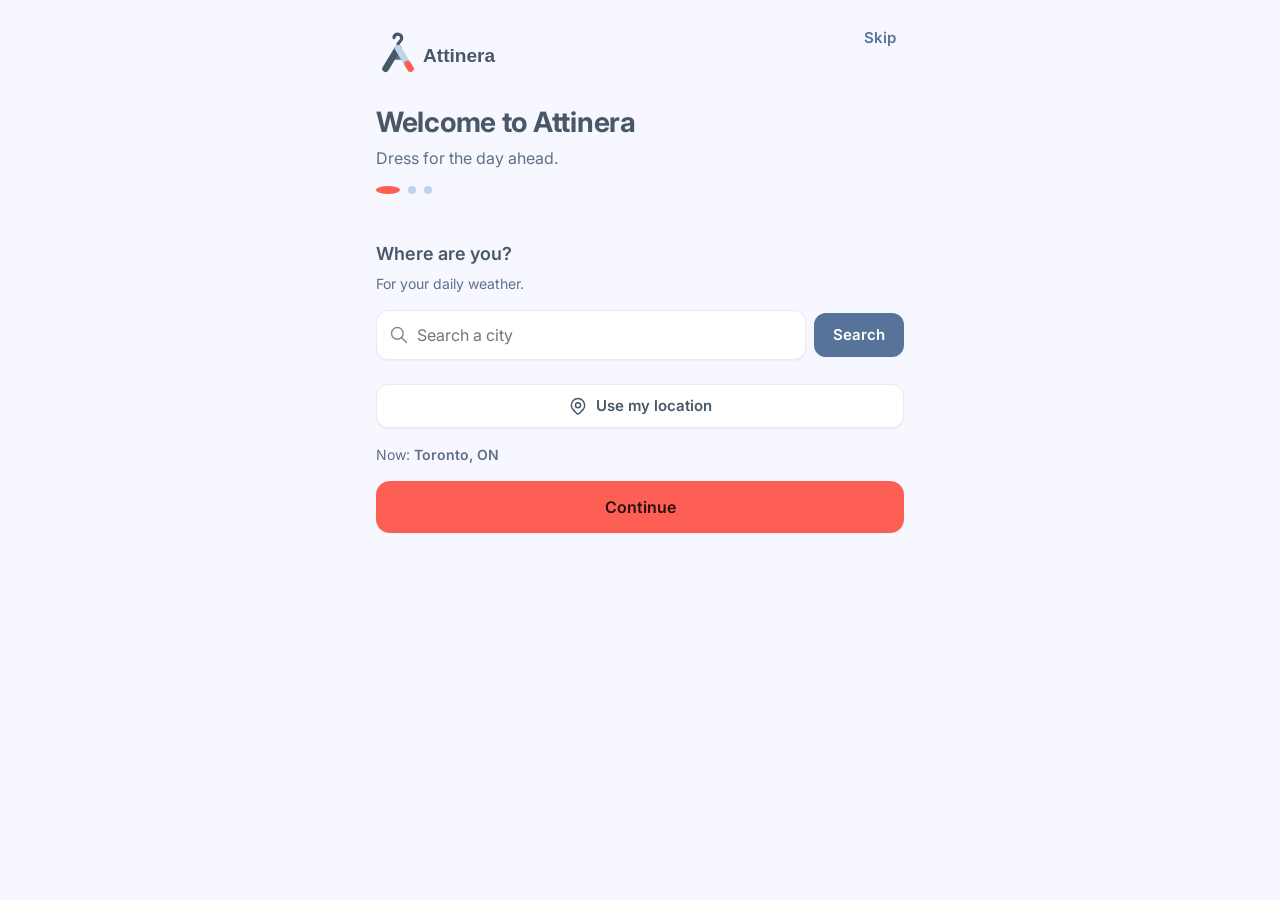
==== commit 6c555fdc: "Attinera v3: light remake, swipe/bulk delete, cutout pipeline, optional accounts - New v2 logo (head" ====
--- a/index.html
+++ b/index.html
@@ -3,39 +3,33 @@
 <head>
 <meta charset="utf-8">
 <meta name="viewport" content="width=device-width, initial-scale=1, viewport-fit=cover">
-<title>ATTINERA</title>
-<meta name="description" content="ATTINERA: phone-first wardrobe and daily-readiness planner. Dress for the day ahead.">
-<meta name="theme-color" content="#495867">
+<title>Attinera</title>
+<meta name="description" content="Attinera: phone-first wardrobe and daily-readiness planner. Dress for the day ahead.">
+<meta name="theme-color" content="#F7F7FF">
 <meta name="mobile-web-app-capable" content="yes">
 <meta name="apple-mobile-web-app-capable" content="yes">
-<meta name="apple-mobile-web-app-status-bar-style" content="black-translucent">
-<meta name="apple-mobile-web-app-title" content="ATTINERA">
+<meta name="apple-mobile-web-app-status-bar-style" content="default">
+<meta name="apple-mobile-web-app-title" content="Attinera">
 <link rel="manifest" href="manifest.webmanifest">
-<link rel="icon" href="assets/attinera-logo-a.svg" type="image/svg+xml">
+<link rel="icon" href="assets/attinera-logo-v2.svg" type="image/svg+xml">
+<link rel="icon" href="assets/icon-32.png" sizes="32x32" type="image/png">
 <link rel="apple-touch-icon" href="assets/icon-180.png">
 <link rel="preconnect" href="https://fonts.googleapis.com">
 <link rel="preconnect" href="https://fonts.gstatic.com" crossorigin>
-<link href="https://fonts.googleapis.com/css2?family=Inter:wght@400;600&display=swap" rel="stylesheet">
+<link href="https://fonts.googleapis.com/css2?family=Inter:wght@400;500;600;700&display=swap" rel="stylesheet">
 <link rel="stylesheet" href="css/styles.css">
 </head>
 <body>
-<header class="topbar">
-  <button class="brand" id="brand" type="button" aria-label="ATTINERA. Tap to replay the logo">
-    <span class="brand-mark"></span><span class="brand-word">ATTINERA<i>.</i></span>
-  </button>
-</header>
-
 <nav id="tabs" class="tabs" aria-label="Main"></nav>
 
-<div class="clip"><main id="view" tabindex="-1"><div class="skel-band"></div><div class="pad"><div class="skel"></div><div class="skel"></div></div></main></div>
+<div class="clip"><main id="view" tabindex="-1"><div class="pad"><div class="skel tall"></div><div class="skel"></div><div class="skel"></div></div></main></div>
 
-<button id="fab" class="fab" type="button" aria-label="Add item"></button>
 <div id="toast" class="toast" role="status" hidden></div>
 
 <script>
   // ES modules don't load from file:// in most browsers.
   if (location.protocol === 'file:') document.getElementById('view').innerHTML =
-    '<p class="pad">ATTINERA needs a tiny local server. In this folder run <code>python run.py</code>, then open <b>http://localhost:8000</b>.</p>';
+    '<p class="pad">Attinera needs a tiny local server. In this folder run <code>python run.py</code>, then open <b>http://localhost:8000</b>.</p>';
 </script>
 <script type="module" src="js/app.js"></script>
 </body>
--- a/css/styles.css
+++ b/css/styles.css
@@ -1,16 +1,22 @@
-/* ATTINERA v2: light app, slate bars. Phone first (390px); sidebar from 900px.
+/* Attinera v3: light theme, "one hero card". Phone first (390px); white sidebar from 900px.
    Motion rule: animate transform + opacity only. Reduced motion -> fades (see bottom). */
 :root {
-  --paper: #F7F7FF;
-  --card: #FFFFFF;
-  --studio: #EEF3F9;
-  --slate: #495867;
-  --steel: #577399;
-  --ice: #BDD5EA;
-  --coral: #FE5F55;
-  --coral-text: #C7362D;
-  --on-coral: #2A1210;
-  --r: 16px;
+  --bg: #F7F7FF;        /* page background */
+  --card: #FFFFFF;      /* cards, sheets, tab bar, sidebar */
+  --tint: #EEF3F9;      /* photo tiles, chips, inputs */
+  --line: #E4EBF3;      /* hairline borders and dividers */
+  --ice: #BDD5EA;       /* card borders, inactive chips, secondary text on steel */
+  --slate: #495867;     /* primary text and headings only */
+  --steel: #577399;     /* hero card, primary buttons, active chips, links */
+  --coral: #FE5F55;     /* the main action, active tab icon, hearts, alerts */
+  --coral-text: #C7362D;/* coral text on light backgrounds */
+  --muted: #7A8BA0;     /* inactive nav icons */
+  --muted-text: #5F7088;/* captions: --muted darkened to pass 4.5:1 on white */
+  --on-coral: #2A1210;  /* text on coral (white fails contrast) */
+  --on-steel: #EEF3F9;  /* small text on steel */
+  --danger: #D93A30;
+  --shadow: 0 1px 2px rgba(73, 88, 103, .06);
+  --r: 16px; --r-sm: 12px;
   --s1: 8px; --s2: 16px; --s3: 24px; --s4: 32px;
   --tabh: 64px;
   --safe-b: env(safe-area-inset-bottom, 0px);
@@ -22,7 +28,7 @@
 * { box-sizing: border-box; -webkit-tap-highlight-color: transparent; }
 html { -webkit-text-size-adjust: 100%; }
 body {
-  margin: 0; background: var(--paper); color: var(--slate);
+  margin: 0; background: var(--bg); color: var(--slate);
   font: 400 16px/1.5 Inter, -apple-system, "Segoe UI", Roboto, Helvetica, Arial, sans-serif;
   padding-bottom: calc(var(--tabh) + var(--safe-b) + var(--s3));
   overflow-x: hidden;
@@ -36,102 +42,140 @@
 :focus-visible { outline: 3px solid var(--steel); outline-offset: 2px; }
 main:focus-visible { outline: none; }
 .ic { flex: none; display: block; }
-.ic.inl { display: inline-block; vertical-align: -1px; }
-.sub { color: var(--steel); font-size: 14px; }
-.small { font-size: 12px; }
+.ic.inl { display: inline-block; vertical-align: -2px; }
+.coral-ic { color: var(--coral); }
+.sub { color: var(--muted-text); font-size: 14px; }
+.small { font-size: 13px; }
 .pad { padding: var(--s2); }
-.sr { position: absolute; width: 1px; height: 1px; overflow: hidden; clip: rect(0 0 0 0); white-space: nowrap; }
-code { background: var(--studio); padding: 2px 6px; border-radius: 6px; }
-.h2 { font-size: 20px; line-height: 1.3; margin: var(--s3) 0 var(--s1); }
+.center { text-align: center; }
+.center-row { display: flex; justify-content: center; }
+.gap-top { margin-top: var(--s2); }
+code { background: var(--tint); padding: 2px 6px; border-radius: 6px; }
+.h2 { font-size: 18px; line-height: 1.3; margin: var(--s3) 0 var(--s1); }
 .h3 { font-size: 16px; line-height: 1.4; }
 .row { display: flex; align-items: center; gap: var(--s1); flex-wrap: wrap; }
+.row.nowrap { flex-wrap: nowrap; }
 .between { display: flex; align-items: center; justify-content: space-between; gap: var(--s1); }
-
-/* ---------- shell */
-.topbar {
-  position: sticky; top: 0; z-index: 20; background: var(--slate); color: var(--paper);
-  padding: calc(var(--safe-t) + var(--s1)) var(--s2) 0; display: flex; align-items: center; min-height: calc(52px + var(--safe-t));
-}
-.brand { text-decoration: none; display: flex; align-items: center; gap: 10px; border: 0; background: none; color: inherit; padding: 4px 0; min-height: 44px; }
-.brand-mark .logo-svg { width: 34px; height: 34px; border-radius: 9px; }
-.brand-word { font-weight: 600; letter-spacing: 2px; font-size: 16px; }
-.brand-word i { color: var(--coral); font-style: normal; }
-main { display: block; outline: none; max-width: 1120px; margin: 0 auto; }
+.stack { display: flex; flex-direction: column; }
+.sec-head { display: flex; align-items: center; justify-content: space-between; gap: var(--s1); margin: var(--s3) 0 var(--s1); }
+.sec-head .h2, .sec-head .h3 { margin: 0; }
+ul.plain { list-style: none; padding: 0; margin: var(--s1) 0 0; }
+ul.plain li { display: flex; gap: 12px; align-items: center; min-height: 44px; border-top: 1px solid var(--line); }
+ul.plain li:first-child { border-top: 0; }
+ul.plain .ic { color: var(--steel); }
+
+/* ---------- shell: bottom tab bar (phone) */
+main { display: block; outline: none; }
 .clip { overflow-x: clip; }
 .content { padding: 0 var(--s2); }
-.foot { text-align: center; font-size: 12px; color: var(--steel); padding: var(--s4) var(--s2) var(--s2); }
-
-.band { background: var(--slate); color: #fff; padding: var(--s1) var(--s2) var(--s3); margin-bottom: var(--s2); }
-.band h1 { font-size: 28px; line-height: 1.2; font-weight: 600; }
-.band p { color: var(--ice); font-size: 14px; margin-top: 4px; }
-.band-row { display: flex; justify-content: space-between; align-items: flex-end; gap: var(--s2); }
-.band .bigtemp { font-size: 28px; font-weight: 600; color: #fff; text-align: right; line-height: 1.1; }
-.band .bigtemp small { display: block; font-size: 12px; font-weight: 400; color: var(--ice); }
+.content.narrow { max-width: 440px; margin: 0 auto; }
+.foot { text-align: center; font-size: 13px; color: var(--muted-text); padding: var(--s4) var(--s2) var(--s2); }
+.side-only { display: none !important; }
 
 .tabs {
-  position: fixed; left: 0; right: 0; bottom: 0; z-index: 30; display: grid; grid-template-columns: repeat(5, 1fr);
-  background: var(--slate); padding-bottom: var(--safe-b);
-}
+  position: fixed; left: 0; right: 0; bottom: 0; z-index: 30; background: var(--card); border-top: 1px solid var(--line);
+  padding-bottom: var(--safe-b); height: calc(var(--tabh) + var(--safe-b));
+  display: grid; grid-template-columns: minmax(0, 3fr) minmax(0, 3fr) 72px minmax(0, 2fr) minmax(0, 2fr) minmax(0, 2fr);
+  grid-template-areas: "today closet fab laundry shop me";
+}
+.tab-today { grid-area: today; } .tab-closet { grid-area: closet; } .tab-laundry { grid-area: laundry; } .tab-shop { grid-area: shop; } .tab-me { grid-area: me; }
 .tabs a {
-  position: relative; z-index: 1; display: flex; flex-direction: column; align-items: center; justify-content: center; gap: 3px;
-  min-height: var(--tabh); color: var(--ice); text-decoration: none; font-size: 12px;
-}
-.tabs a[aria-current="page"] { color: #fff; font-weight: 600; }
-.tabs a[aria-current="page"] .ic { color: var(--coral); }
-.tab-ind {
-  position: absolute; top: 0; left: 0; width: 20%; height: 3px; display: flex; justify-content: center; pointer-events: none;
-  transform: translateX(calc(var(--idx, 0) * 100%)); transition: transform .35s var(--spring);
-}
-.tab-ind::after { content: ""; width: 32px; height: 3px; border-radius: 0 0 3px 3px; background: var(--coral); }
+  display: flex; flex-direction: column; align-items: center; justify-content: center; gap: 2px; min-width: 0;
+  min-height: var(--tabh); color: var(--muted-text); text-decoration: none; font-size: 13px; font-weight: 500; letter-spacing: -.01em; white-space: nowrap;
+}
+.tabs a .ic { color: var(--muted); transition: transform .25s var(--spring); }
+.tabs a[aria-current="page"] { color: var(--slate); font-weight: 600; }
+.tabs a[aria-current="page"] .ic { color: var(--coral); transform: translateY(-1px) scale(1.06); }
 .fab {
-  position: fixed; right: var(--s2); bottom: calc(var(--tabh) + var(--safe-b) + var(--s2)); z-index: 75;
-  width: 60px; height: 60px; border-radius: 50%; border: 0; background: var(--coral); color: var(--on-coral);
-  display: grid; place-items: center; transition: transform .3s var(--spring);
+  grid-area: fab; justify-self: center; align-self: start; margin-top: -18px;
+  width: 56px; height: 56px; border-radius: 50%; border: 4px solid var(--bg); box-sizing: content-box; background: var(--coral); color: var(--on-coral);
+  display: grid; place-items: center; box-shadow: 0 4px 12px rgba(73, 88, 103, .18); transition: transform .3s var(--spring);
 }
 .fab:active { transform: scale(.94); }
-body.fab-open .fab { transform: rotate(45deg); }
-body.fab-open .fab:active { transform: rotate(45deg) scale(.94); }
+body.fab-open .fab { transform: rotate(45deg); position: relative; z-index: 90; }
+body.fab-open .tabs { z-index: 86; }
 .toast {
-  position: fixed; left: 50%; bottom: calc(var(--tabh) + var(--safe-b) + 92px); z-index: 90; transform: translateX(-50%);
-  background: var(--slate); color: #fff; padding: 10px 10px 10px 16px; border-radius: 14px; max-width: calc(100vw - 32px);
-  font-size: 14px; display: flex; align-items: center; gap: var(--s2);
+  position: fixed; left: 50%; bottom: calc(var(--tabh) + var(--safe-b) + 16px); z-index: 95; transform: translateX(-50%);
+  background: var(--slate); color: #fff; padding: 8px 8px 8px 16px; border-radius: 14px; max-width: calc(100vw - 32px); width: max-content;
+  font-size: 14px; display: flex; align-items: center; gap: var(--s2); box-shadow: 0 6px 20px rgba(73, 88, 103, .25);
 }
 .toast[hidden] { display: none; }
 .toast.show { animation: toastIn .35s var(--spring); }
-.toast .undo { border: 0; background: none; color: var(--ice); font-weight: 600; min-height: 36px; padding: 0 var(--s1); text-decoration: underline; }
+.toast .undo { border: 0; background: var(--card); color: var(--slate); font-weight: 600; min-height: 36px; min-width: 64px; border-radius: 10px; padding: 0 12px; }
+body.selecting .toast { bottom: calc(var(--tabh) + var(--safe-b) + 140px); }
 @keyframes toastIn { from { opacity: 0; transform: translate(-50%, 16px); } }
 
+/* ---------- compact sticky header */
+.hdr {
+  position: sticky; top: 0; z-index: 20; display: flex; align-items: center; gap: 12px;
+  min-height: calc(56px + var(--safe-t)); padding: calc(var(--safe-t) + 6px) var(--s2) 6px; margin-bottom: var(--s1);
+  background: rgba(247, 247, 255, .92); backdrop-filter: blur(10px); -webkit-backdrop-filter: blur(10px);
+  border-bottom: 1px solid transparent;
+}
+.hdr-title { flex: 1; min-width: 0; }
+.hdr h1 { font-size: 22px; line-height: 1.2; font-weight: 700; letter-spacing: -.01em; white-space: nowrap; overflow: hidden; text-overflow: ellipsis; }
+.hdr p { font-size: 13px; color: var(--muted-text); white-space: nowrap; overflow: hidden; text-overflow: ellipsis; }
+.hdr-back { width: 44px; height: 44px; margin-left: -10px; display: grid; place-items: center; color: var(--slate); border-radius: 12px; flex: none; }
+.hdr .icon-btn { position: relative; }
+.hdr-logo { width: 44px; height: 44px; padding: 4px; border: 0; background: none; margin-left: -6px; flex: none; }
+.hdr-logo .logo-svg { width: 36px; height: 36px; }
+.today-hdr h1 { font-size: 20px; font-weight: 600; }
+.wx-chip {
+  display: inline-flex; align-items: center; gap: 6px; min-height: 44px; padding: 0 14px 0 12px; border-radius: 999px;
+  border: 1px solid var(--line); background: var(--card); color: var(--slate); font-size: 16px; box-shadow: var(--shadow);
+}
+.wx-chip .ic { color: var(--steel); }
+.badge {
+  position: absolute; top: 2px; right: 2px; min-width: 18px; height: 18px; border-radius: 9px; padding: 0 5px;
+  background: var(--coral); color: var(--on-coral); font-size: 12px; font-weight: 700; line-height: 18px; text-align: center;
+}
+.badge[hidden] { display: none; }
+
+/* ---------- laptop: white sidebar with logo, + and labelled nav */
 @media (min-width: 900px) {
   body { padding-bottom: 0; padding-left: 240px; }
-  .topbar { position: fixed; top: 0; left: 0; width: 240px; z-index: 31; background: transparent; padding: var(--s3) var(--s2); }
-  .brand-mark .logo-svg { width: 44px; height: 44px; border-radius: 12px; }
-  .brand-word { font-size: 20px; }
-  .tabs { inset: 0 auto 0 0; width: 240px; display: flex; flex-direction: column; gap: 4px; padding: 108px 12px 0; }
-  .tabs a { flex-direction: row; justify-content: flex-start; gap: 12px; padding: 0 14px; min-height: 48px; border-radius: 12px; font-size: 16px; }
-  .tab-ind { top: 108px; left: 12px; width: 4px; height: 48px; align-items: center; transform: translateY(calc(var(--idx, 0) * 52px)); }
-  .tab-ind::after { width: 4px; height: 24px; border-radius: 0 4px 4px 0; }
-  .fab { bottom: var(--s4); right: var(--s4); }
-  .toast { bottom: 110px; left: calc(50% + 120px); }
-  .band { padding: var(--s4) var(--s4) var(--s3); }
+  .side-only { display: revert !important; }
+  .tabs {
+    inset: 0 auto 0 0; width: 240px; height: auto; display: flex; flex-direction: column; gap: 4px;
+    padding: var(--s3) 12px; border-top: 0; border-right: 1px solid var(--line);
+  }
+  .brand { display: flex !important; align-items: center; gap: 10px; border: 0; background: none; color: var(--slate); padding: 4px 8px; min-height: 52px; margin-bottom: var(--s1); }
+  .brand-mark .logo-svg { width: 40px; height: 40px; }
+  .brand-word { font-weight: 700; font-size: 20px; letter-spacing: -.01em; }
+  .fab {
+    order: 0; margin: 0 0 var(--s2); width: auto; height: 48px; border: 0; border-radius: 12px; box-sizing: border-box;
+    display: flex; gap: 8px; justify-content: center; font-weight: 600; font-size: 16px; box-shadow: var(--shadow); align-self: stretch;
+  }
+  .fab .ic { width: 22px; height: 22px; }
+  body.fab-open .fab { transform: none; }
+  .tabs a { flex-direction: row; justify-content: flex-start; gap: 12px; padding: 0 14px; min-height: 48px; border-radius: 12px; font-size: 15px; }
+  .tabs a[aria-current="page"] { background: var(--tint); }
+  .tabs a[aria-current="page"] .ic { transform: none; }
+  .toast { bottom: var(--s4); left: calc(50% + 120px); }
+  main { max-width: 1100px; margin: 0 auto; }
+  .hdr { padding: var(--s3) var(--s4) var(--s1); min-height: 72px; }
+  .hdr h1 { font-size: 26px; }
+  .today-hdr .hdr-logo { display: none; }
   .content { padding: 0 var(--s4); }
-}
-
-/* ---------- motion: views, lists, buttons */
+  body.selecting .toast { bottom: 140px; }
+}
+
+/* ---------- motion */
 .view-in { animation: viewIn .32s var(--ease); }
 .view-sub { animation: subIn .34s var(--ease); }
-@keyframes viewIn { from { opacity: 0; transform: translateY(12px); } }
-@keyframes subIn { from { opacity: 0; transform: translateX(40px); } }
+@keyframes viewIn { from { opacity: 0; transform: translateY(10px); } }
+@keyframes subIn { from { opacity: 0; transform: translateX(32px); } }
 [data-stagger] > .in { animation: rise .42s var(--ease) both; animation-delay: calc(var(--i, 0) * 35ms); }
-@keyframes rise { from { opacity: 0; transform: translateY(14px) scale(.98); } }
-.btn:active, .chip:active, .icon-btn:active, .card-tap:active, .row-link:active { transform: scale(.97); }
-
-/* ---------- logo animation */
+@keyframes rise { from { opacity: 0; transform: translateY(12px) scale(.98); } }
+.btn:active, .chip:active, .icon-btn:active, .row-link:active, .stat:active, .wday:active { transform: scale(.97); }
+
+/* ---------- logo animation (hanger swings on its hook; coral foot redraws) */
 .logo-svg { overflow: visible; display: block; }
-.logo-svg .hang { transform-box: view-box; transform-origin: 60px 10px; }
+.logo-svg .hang { transform-box: view-box; transform-origin: 60px 8px; }
 .logo-svg.play .hang { animation: swing 1.2s cubic-bezier(.3, 0, .3, 1); }
-.logo-svg.play .bar { animation: redraw .9s .15s var(--ease) both; }
+.logo-svg.play .bar { animation: redraw .7s .2s var(--ease) both; }
 .logo-svg .bar { stroke-dasharray: 1; }
-@keyframes swing { 0% { transform: rotate(0); } 15% { transform: rotate(16deg); } 35% { transform: rotate(-11deg); } 55% { transform: rotate(6deg); } 75% { transform: rotate(-3deg); } 90% { transform: rotate(1deg); } 100% { transform: rotate(0); } }
+@keyframes swing { 0% { transform: rotate(0); } 15% { transform: rotate(14deg); } 35% { transform: rotate(-10deg); } 55% { transform: rotate(6deg); } 75% { transform: rotate(-3deg); } 90% { transform: rotate(1deg); } 100% { transform: rotate(0); } }
 @keyframes redraw { from { stroke-dashoffset: 1; } to { stroke-dashoffset: 0; } }
 .loader { display: inline-grid; place-items: center; width: 44px; height: 44px; }
 .loader .logo-svg { width: 40px; height: 40px; }
@@ -140,40 +184,37 @@
 .ptr { display: grid; place-items: center; height: 56px; margin-top: -56px; opacity: 0; transition: transform .2s, opacity .2s; }
 .ptr.on { opacity: 1; transform: translateY(56px); }
 
-.hourc { flex: none; display: flex; flex-direction: column; align-items: center; min-width: 52px; padding: 6px 4px; border-radius: 12px; border: 1px solid rgba(189, 213, 234, .35); color: var(--ice); font-size: 12px; }
-.hourc b { color: #fff; font-size: 14px; }
-.band .chips.scroll { margin: 0 calc(-1 * var(--s2)); }
-
-/* ---------- skeletons */
-.skel-band { height: 120px; background: var(--slate); }
-.skel { height: 96px; border-radius: var(--r); background: var(--studio); margin-bottom: var(--s2); animation: pulse 1.2s ease-in-out infinite alternate; }
+/* ---------- skeleton */
+.skel { height: 96px; border-radius: var(--r); background: var(--tint); margin-bottom: var(--s2); animation: pulse 1.2s ease-in-out infinite alternate; }
+.skel.tall { height: 320px; background: #DDE5EF; }
 @keyframes pulse { from { opacity: .55; } to { opacity: 1; } }
 
 /* ---------- buttons, chips */
 .btn {
   display: inline-flex; align-items: center; justify-content: center; gap: var(--s1); min-height: 44px; padding: 0 18px;
-  border-radius: 12px; border: 1px solid var(--steel); background: var(--card); color: var(--steel); font-weight: 600;
-  text-decoration: none; transition: transform .12s;
+  border-radius: 12px; border: 1px solid transparent; background: var(--steel); color: #fff; font-weight: 600; font-size: 15px;
+  text-decoration: none; transition: transform .12s; box-shadow: var(--shadow);
 }
 .btn.primary { background: var(--steel); color: #fff; }
-.btn.coral { background: var(--coral); border-color: var(--coral); color: var(--on-coral); }
-.btn.ghost { border-color: var(--ice); color: var(--slate); }
-.btn.big { min-height: 56px; font-size: 16px; padding: 0 var(--s3); border-radius: 14px; }
+.btn.coral { background: var(--coral); color: var(--on-coral); }
+.btn.ghost { background: var(--card); border-color: var(--line); color: var(--slate); }
+.btn.danger { background: var(--card); border-color: #F3C9C5; color: var(--danger); }
+.btn.on-steel { background: rgba(255, 255, 255, .14); border-color: rgba(255, 255, 255, .28); color: #fff; box-shadow: none; }
+.btn.big { min-height: 52px; font-size: 16px; padding: 0 var(--s3); border-radius: 14px; }
 .btn.wide { width: 100%; }
-.btn.sm { font-size: 14px; padding: 0 14px; }
+.btn.sm { font-size: 14px; padding: 0 14px; min-height: 44px; }
 .btn:disabled { opacity: .5; cursor: not-allowed; }
 .icon-btn {
-  width: 44px; height: 44px; display: inline-grid; place-items: center; border: 1px solid var(--ice); background: var(--card);
-  color: var(--steel); border-radius: 12px; flex: none; transition: transform .12s;
+  width: 44px; height: 44px; display: inline-grid; place-items: center; border: 1px solid var(--line); background: var(--card);
+  color: var(--slate); border-radius: 12px; flex: none; transition: transform .12s; text-decoration: none;
 }
 .icon-btn.bare { border: 0; background: transparent; }
-.icon-btn.big { width: 56px; height: 56px; border-radius: 14px; }
+.icon-btn.on-steel { background: rgba(255, 255, 255, .14); border-color: transparent; color: #fff; }
 .chips { display: flex; flex-wrap: wrap; gap: var(--s1); }
-.chips.scroll { flex-wrap: nowrap; overflow-x: auto; scrollbar-width: none; margin: 0 calc(-1 * var(--s2)); padding: 2px var(--s2) 4px; }
-.chips.scroll::-webkit-scrollbar { display: none; }
+#activeF:not(:empty) { margin-top: 12px; }
 .chip {
-  display: inline-flex; align-items: center; gap: 6px; min-height: 40px; padding: 0 14px; border-radius: 999px; flex: none;
-  background: var(--card); border: 1px solid var(--ice); color: var(--slate); font-size: 14px; text-decoration: none; position: relative;
+  display: inline-flex; align-items: center; gap: 6px; min-height: 44px; padding: 0 16px; border-radius: 999px; flex: none;
+  background: var(--tint); border: 1px solid var(--ice); color: var(--slate); font-size: 14px; text-decoration: none; position: relative;
   transition: transform .12s;
 }
 .chip .ic { color: var(--steel); }
@@ -181,244 +222,333 @@
 .chip:has(input:checked), .chip.on, .chip[aria-pressed="true"] { background: var(--steel); border-color: var(--steel); color: #fff; }
 .chip:has(input:checked) .ic, .chip.on .ic, .chip[aria-pressed="true"] .ic { color: #fff; }
 .chip:has(input:focus-visible) { outline: 3px solid var(--steel); outline-offset: 2px; }
-.chip.ice { background: var(--ice); border-color: var(--ice); }
-.chip.miss { border-color: var(--coral); color: var(--coral-text); font-weight: 600; }
-.chip.miss .ic { color: var(--coral-text); }
-.chip .count { background: var(--coral); color: var(--on-coral); border-radius: 999px; font-size: 12px; font-weight: 600; min-width: 20px; padding: 0 6px; text-align: center; }
 .chip.pop { animation: pop .35s var(--spring) both; animation-delay: calc(var(--i, 0) * 60ms); }
 @keyframes pop { from { opacity: 0; transform: scale(.6); } }
 .chip i.sw { width: 16px; height: 16px; border-radius: 50%; border: 1px solid var(--ice); display: inline-block; }
-.seg { display: inline-flex; border: 1px solid var(--ice); border-radius: 12px; overflow: hidden; background: var(--card); }
-.seg button { min-height: 40px; min-width: 52px; padding: 0 14px; border: 0; background: transparent; color: var(--slate); }
-.seg button[aria-pressed="true"] { background: var(--steel); color: #fff; font-weight: 600; }
+.seg { display: inline-flex; border: 1px solid var(--line); border-radius: 999px; overflow: hidden; background: var(--tint); padding: 3px; gap: 2px; }
+.seg button, .seg a { min-height: 38px; min-width: 64px; padding: 0 16px; border: 0; border-radius: 999px; background: transparent; color: var(--slate); font-size: 14px; display: grid; place-items: center; text-decoration: none; }
+.seg button[aria-pressed="true"], .seg a.on { background: var(--card); color: var(--slate); font-weight: 600; box-shadow: 0 1px 3px rgba(73, 88, 103, .15); }
+.seg.wide { display: flex; margin-bottom: var(--s2); }
+.seg.wide a { flex: 1; }
+.tag { display: inline-block; font-size: 13px; font-weight: 500; color: var(--steel); background: var(--tint); border-radius: 999px; padding: 1px 8px; vertical-align: 1px; }
 
 /* ---------- cards */
-.card { background: var(--card); border: 1px solid var(--ice); border-radius: var(--r); padding: var(--s2); }
-.card + .card { margin-top: var(--s2); }
-.card.alert { border-color: var(--coral); display: flex; gap: 12px; align-items: center; }
+.card { background: var(--card); border: 1px solid var(--line); border-radius: var(--r); padding: var(--s2); box-shadow: var(--shadow); }
+.card + .card { margin-top: 12px; }
+.card.alert { border-color: #F7C3BE; display: flex; gap: 12px; align-items: center; }
 .card.alert .ic { color: var(--coral-text); }
 .card.alert b { color: var(--coral-text); }
+.card.note { background: var(--tint); border-color: var(--ice); margin-bottom: var(--s2); font-size: 14px; }
+.danger-card b { color: var(--danger); }
+.danger-zone { margin-top: var(--s4); padding-top: var(--s2); border-top: 1px solid var(--line); }
 .empty { text-align: center; padding: var(--s4) var(--s2); }
 .empty .loader { width: 72px; height: 72px; }
 .empty .loader .logo-svg { width: 64px; height: 64px; }
-.empty p { color: var(--steel); margin: var(--s1) 0 var(--s2); }
-.list-rows { background: var(--card); border: 1px solid var(--ice); border-radius: var(--r); overflow: hidden; }
+.empty .h2 { margin-top: var(--s2); }
+.empty p { color: var(--muted-text); margin: var(--s1) 0 var(--s2); }
+.list-rows { background: var(--card); border: 1px solid var(--line); border-radius: var(--r); overflow: hidden; box-shadow: var(--shadow); }
 .row-link {
   display: flex; align-items: center; gap: 12px; min-height: 60px; padding: 0 var(--s2); color: var(--slate); text-decoration: none;
-  border-top: 1px solid var(--ice); transition: transform .12s;
+  border: 0; border-top: 1px solid var(--line); background: var(--card); width: 100%; text-align: left; transition: transform .12s;
 }
 .row-link:first-child { border-top: 0; }
 .row-link > .ic:first-child { color: var(--steel); }
+.row-link > .ic:last-child { color: var(--muted); }
 .row-link span { flex: 1; }
-.row-link small { display: block; color: var(--steel); font-size: 12px; }
-.back { display: inline-flex; align-items: center; gap: 4px; min-height: 44px; color: var(--ice); text-decoration: none; font-size: 14px; margin-left: -4px; }
+.row-link small { display: block; color: var(--muted-text); font-size: 13px; }
 
 /* ---------- forms */
-input[type=search], input[type=text], input:not([type]), input[type=number], input[type=time], select, textarea {
-  min-height: 44px; border: 1px solid var(--ice); background: var(--studio); color: var(--slate); border-radius: 12px; padding: 8px 12px; max-width: 100%;
-}
+input[type=search], input[type=text], input[type=email], input[type=password], input:not([type]), input[type=number], input[type=time], select, textarea {
+  min-height: 48px; border: 1px solid var(--line); background: var(--tint); color: var(--slate); border-radius: 12px; padding: 8px 12px; max-width: 100%; font-size: 16px;
+}
+input:focus-visible, select:focus-visible, textarea:focus-visible { outline: 3px solid var(--ice); outline-offset: 0; border-color: var(--steel); }
 textarea { width: 100%; }
 .field { display: flex; flex-direction: column; gap: 6px; margin: var(--s2) 0; font-weight: 600; font-size: 14px; }
 .field input, .field select, .field textarea { font-weight: 400; font-size: 16px; }
 fieldset { border: 0; padding: 0; margin: var(--s2) 0; min-width: 0; }
 legend { font-size: 14px; padding: 0; margin-bottom: var(--s1); }
 input[type=range] { width: 100%; accent-color: var(--steel); min-height: 32px; }
-.range-ends { display: flex; justify-content: space-between; font-weight: 400; font-size: 12px; color: var(--steel); }
-.search { display: flex; align-items: center; gap: var(--s1); background: var(--studio); border: 1px solid var(--ice); border-radius: 12px; padding: 0 12px; }
-.search input { border: 0; background: transparent; flex: 1; min-width: 0; }
+.range-ends { display: flex; justify-content: space-between; font-weight: 400; font-size: 13px; color: var(--muted-text); }
+.search { display: flex; align-items: center; gap: var(--s1); background: var(--card); border: 1px solid var(--line); border-radius: 12px; padding: 0 12px; box-shadow: var(--shadow); }
+.search .ic { color: var(--muted); }
+.search input { border: 0; background: transparent; flex: 1; min-width: 0; padding-left: 0; }
 .search input:focus-visible { outline: none; }
-.search:focus-within { outline: 3px solid var(--steel); outline-offset: 2px; }
+.search:focus-within { outline: 3px solid var(--ice); border-color: var(--steel); }
 .numgrid { display: grid; grid-template-columns: repeat(auto-fill, minmax(140px, 1fr)); gap: 12px; }
 .numgrid label { display: flex; flex-direction: column; gap: 4px; font-size: 14px; }
 .check { display: flex; align-items: center; gap: 12px; min-height: 52px; cursor: pointer; }
 .check input { width: 22px; height: 22px; accent-color: var(--steel); flex: none; }
-details.fold { border-top: 1px solid var(--ice); }
+details.fold { border-top: 1px solid var(--line); }
 details.fold:first-of-type { border-top: 0; }
 details.fold summary { min-height: 56px; display: flex; align-items: center; justify-content: space-between; font-weight: 600; cursor: pointer; list-style: none; }
 details.fold summary::-webkit-details-marker { display: none; }
 details.fold[open] summary .ic { transform: rotate(180deg); }
 details.fold .ic { transition: transform .2s; }
-.linkbtn { border: 0; background: none; color: var(--steel); text-decoration: underline; font-size: 14px; min-height: 44px; padding: 0; }
+.linkbtn { border: 0; background: none; color: var(--steel); font-weight: 600; font-size: 14px; min-height: 44px; padding: 0 4px; }
+.form-msg { font-size: 14px; color: var(--coral-text); background: #FFF1F0; border-radius: 10px; padding: 10px 12px; margin-bottom: var(--s2); }
+.form-msg.ok { color: var(--slate); background: var(--tint); }
+.lockup { height: 48px; width: auto; display: inline-block; }
 
 /* ---------- photo tiles */
-.photo { display: block; position: relative; background: var(--studio); border-radius: 12px; overflow: hidden; aspect-ratio: 1; }
-.photo img { position: absolute; inset: 0; width: 100%; height: 100%; object-fit: cover; display: block; transition: transform .35s var(--spring); }
-.loc-pop {
-  position: absolute; left: 50%; bottom: 8px; width: 36px; height: 36px; margin-left: -18px; border-radius: 50%;
-  background: var(--slate); color: var(--ice); display: grid; place-items: center; opacity: 0; transform: translateY(24px) scale(.6);
-  transition: transform .35s var(--spring), opacity .2s;
-}
+.photo { display: block; position: relative; background: var(--tint); border-radius: 12px; overflow: hidden; aspect-ratio: 1; }
+.photo img { position: absolute; inset: 0; width: 100%; height: 100%; object-fit: cover; display: block; }
+.hero-photo { border-radius: var(--r); background: #fff; border: 1px solid var(--line); }
+.hero-photo + .seg { margin-top: 12px; }
+
+/* ---------- swipe-to-delete rows and cards */
+.sw-row { position: relative; overflow: hidden; border-radius: inherit; }
+.sw-del {
+  position: absolute; inset: 0; display: grid; grid-template-columns: 88px; justify-content: end; justify-items: center; align-content: center;
+  gap: 2px; border: 0; background: var(--danger); color: #fff; font-size: 13px; font-weight: 600; visibility: hidden;
+}
+.sw-row.open .sw-del { visibility: visible; }
+.sw-face { position: relative; background: inherit; transition: transform .25s var(--ease); touch-action: pan-y; will-change: transform; }
+.list-rows .sw-row + .sw-row { border-top: 1px solid var(--line); }
+.list-rows .sw-face { background: var(--card); }
+.sw-row.gone { transition: opacity .2s .1s; opacity: 0; }
 
 /* ---------- closet */
+.hint-swipe { font-size: 13px; color: var(--muted-text); margin-top: 12px; }
+.h2.sec { display: flex; align-items: baseline; gap: 6px; }
+.count-sub { font-size: 14px; font-weight: 500; color: var(--muted-text); }
 .grid { display: grid; grid-template-columns: repeat(2, minmax(0, 1fr)); gap: 12px; }
 @media (min-width: 700px) { .grid { grid-template-columns: repeat(4, minmax(0, 1fr)); } }
 @media (min-width: 1200px) { .grid { grid-template-columns: repeat(5, minmax(0, 1fr)); } }
-.icard { background: var(--card); border: 1px solid var(--ice); border-radius: var(--r); padding: var(--s1); text-align: left; color: var(--slate); display: block; width: 100%; }
+.grid .sw-row { border-radius: var(--r); }
+.icard {
+  background: var(--card); border: 1px solid var(--line); border-radius: var(--r); padding: var(--s1) var(--s1) 10px; color: var(--slate);
+  display: block; text-decoration: none; box-shadow: var(--shadow); -webkit-touch-callout: none; user-select: none; -webkit-user-select: none;
+}
+.icard .photo { background: #fff; }
+.icard img { -webkit-user-drag: none; }
 .icard .name { display: block; font-size: 14px; font-weight: 600; margin-top: var(--s1); white-space: nowrap; overflow: hidden; text-overflow: ellipsis; }
-.icard .st { display: block; font-size: 12px; color: var(--steel); }
+.icard .meta { display: flex; align-items: center; gap: 4px; font-size: 13px; color: var(--muted-text); white-space: nowrap; overflow: hidden; }
+.icard .meta .ic { color: var(--muted); }
+.icard .st { display: block; font-size: 13px; color: var(--muted-text); }
 .icard .st.wash { color: var(--coral-text); font-weight: 600; }
-.icard.lift .photo img { transform: translateY(-6px) scale(1.1); }
-.icard.lift .loc-pop { opacity: 1; transform: none; }
-.infobar {
-  position: fixed; left: var(--s2); right: var(--s2); bottom: calc(var(--tabh) + var(--safe-b) + var(--s1)); z-index: 40;
-  background: var(--slate); color: #fff; border-radius: 14px; padding: 12px var(--s2); display: flex; align-items: center; gap: 12px;
-  font-size: 14px; animation: barIn .3s var(--spring); max-width: 560px; margin: 0 auto;
-}
+.tick {
+  position: absolute; top: 8px; left: 8px; width: 28px; height: 28px; border-radius: 50%; border: 2px solid #fff; background: rgba(73, 88, 103, .35);
+  color: transparent; display: none; place-items: center; box-shadow: 0 1px 3px rgba(0, 0, 0, .15);
+}
+body.selecting .tick { display: grid; }
+.sw-row.picked .tick { background: var(--steel); color: #fff; }
+.sw-row.picked .icard { border-color: var(--steel); box-shadow: 0 0 0 2px var(--steel); }
+.selbar {
+  position: fixed; left: var(--s1); right: var(--s1); bottom: calc(var(--tabh) + var(--safe-b) + var(--s1)); z-index: 40;
+  background: var(--card); border: 1px solid var(--line); border-radius: var(--r); padding: 4px 12px 12px;
+  box-shadow: 0 8px 28px rgba(73, 88, 103, .18); animation: barIn .3s var(--spring); max-width: 560px; margin: 0 auto;
+}
+.selbar b { font-size: 15px; }
+.selbtns { display: grid; grid-template-columns: repeat(3, minmax(0, 1fr)); gap: var(--s1); }
+.selbtns .btn { flex-direction: column; gap: 2px; min-height: 56px; padding: 0 6px; font-size: 13px; }
+body.selecting main { padding-bottom: 130px; }
 @keyframes barIn { from { opacity: 0; transform: translateY(16px); } }
-.infobar .ic { color: var(--ice); }
-.infobar a { color: var(--ice); margin-left: auto; font-weight: 600; white-space: nowrap; min-height: 44px; display: inline-flex; align-items: center; }
-@media (min-width: 900px) { .infobar { left: 272px; bottom: var(--s3); } }
+@media (min-width: 900px) { .selbar { left: 272px; right: var(--s4); bottom: var(--s3); } }
 
 /* ---------- today */
-.outfit { background: var(--card); border: 1px solid var(--ice); border-radius: var(--r); padding: var(--s2); position: relative; }
+.today-grid { display: grid; gap: 0; grid-template-areas: "hero" "status" "eod" "day" "week"; grid-template-columns: minmax(0, 1fr); }
+.t-hero { grid-area: hero; } .t-status { grid-area: status; } .t-eod { grid-area: eod; } .t-day { grid-area: day; } .t-week { grid-area: week; }
+@media (min-width: 900px) {
+  .today-grid { grid-template-columns: minmax(0, 1.25fr) minmax(0, 1fr); column-gap: var(--s3); align-items: start;
+    grid-template-areas: "hero status" "hero day" "hero week" "eod week" ". week"; }
+  .t-hero { position: sticky; top: 88px; }
+  .t-status .stat-tiles { margin-top: 0; }
+}
+.hero {
+  position: relative; background: var(--steel); color: #fff; border-radius: 20px; padding: var(--s2); overflow: hidden;
+  box-shadow: 0 4px 16px rgba(73, 88, 103, .14); display: flex; flex-direction: column; gap: 12px;
+}
+.hero-top { display: flex; align-items: center; justify-content: space-between; gap: var(--s1); min-height: 28px; }
+.hero-line { color: var(--on-steel); font-size: 14px; font-weight: 500; }
+.hero-head { display: flex; align-items: center; justify-content: space-between; gap: var(--s1); }
+.hero-title { font-size: 24px; line-height: 1.2; font-weight: 700; letter-spacing: -.01em; }
+.hero-sub { color: var(--on-steel); font-size: 14px; }
+.hero.empty { padding: var(--s3) var(--s2); }
+.hero .btn.coral { margin-top: 4px; }
+.streak { display: inline-flex; align-items: center; gap: 4px; min-height: 32px; padding: 0 10px; border-radius: 999px; border: 0; background: rgba(255, 255, 255, .16); color: #fff; font-weight: 600; font-size: 14px; position: relative; }
+.streak::before { content: ""; position: absolute; inset: -6px; }
+.streak .ic { color: #FFB4AE; }
 .tiles { display: grid; grid-template-columns: repeat(3, minmax(0, 1fr)); gap: var(--s1); }
+.tiles.n1 { grid-template-columns: minmax(0, 1fr); max-width: 60%; }
 .tiles.n2, .tiles.n4 { grid-template-columns: repeat(2, minmax(0, 1fr)); }
 .tile { position: relative; touch-action: pan-y; -webkit-user-drag: none; transition: transform .25s var(--ease), opacity .25s; user-select: none; }
-.tile .photo { border-radius: 14px; }
-.tile .lbl { display: block; font-size: 12px; color: var(--steel); margin-top: 4px; white-space: nowrap; overflow: hidden; text-overflow: ellipsis; }
-.tile .swapbtn { position: absolute; top: 4px; right: 4px; width: 32px; height: 32px; border-radius: 10px; border: 0; background: rgba(255,255,255,.9); color: var(--steel); display: grid; place-items: center; }
+.tile .photo { border-radius: 14px; background: #fff; }
+.tile .lbl { display: block; font-size: 13px; color: var(--on-steel); margin-top: 4px; white-space: nowrap; overflow: hidden; text-overflow: ellipsis; }
+.tile .swapbtn { position: absolute; top: 4px; right: 4px; width: 32px; height: 32px; border-radius: 10px; border: 0; background: rgba(255, 255, 255, .92); color: var(--steel); display: grid; place-items: center; box-shadow: var(--shadow); }
 .tile .swapbtn::before { content: ""; position: absolute; inset: -6px; } /* 44px touch target */
 .tile.emerge .photo img { animation: emerge .55s var(--spring) both; animation-delay: calc(var(--i, 0) * 80ms + 120ms); }
-.tile.emerge .loc-pop { animation: locFade .8s ease both; animation-delay: calc(var(--i, 0) * 80ms); }
-@keyframes emerge { from { opacity: 0; transform: translateY(40%) scale(.3); } }
-@keyframes locFade { 0% { opacity: 1; transform: none; } 60% { opacity: 1; transform: none; } 100% { opacity: 0; transform: translateY(10px) scale(.6); } }
-.outfit-actions { display: flex; gap: var(--s1); margin-top: var(--s2); }
-.outfit-actions .btn.coral { flex: 1; }
-.worn-check { position: absolute; inset: 0; display: grid; place-items: center; background: rgba(255,255,255,.85); border-radius: var(--r); animation: fadeIn .3s both; }
-.worn-check span { width: 88px; height: 88px; border-radius: 50%; background: var(--steel); color: #fff; display: grid; place-items: center; animation: pop .45s var(--spring) both .15s; }
+@keyframes emerge { from { opacity: 0; transform: translateY(30%) scale(.4); } }
+.worn-check { position: absolute; inset: 0; display: grid; place-items: center; background: rgba(87, 115, 153, .85); border-radius: 20px; animation: fadeIn .3s both; }
+.worn-check span { width: 88px; height: 88px; border-radius: 50%; background: #fff; color: var(--steel); display: grid; place-items: center; animation: pop .45s var(--spring) both .15s; }
 .tiles.done .tile { transform: scale(.5); opacity: 0; }
 @keyframes fadeIn { from { opacity: 0; } }
-.note { font-size: 14px; color: var(--slate); }
-.stops { list-style: none; padding: 0; margin: 0; }
-.stops li { display: flex; align-items: center; gap: 12px; min-height: 48px; border-top: 1px solid var(--ice); }
-.stops li:first-child { border-top: 0; }
-.stops time { font-weight: 600; min-width: 52px; }
-.stops li .icon-btn { margin-left: auto; }
-.addstop { display: flex; gap: var(--s1); flex-wrap: wrap; margin-top: var(--s1); }
-.addstop select { flex: 1; min-width: 110px; }
-.week { display: grid; grid-template-columns: repeat(7, minmax(60px, 1fr)); gap: var(--s1); overflow-x: auto; margin: 0 calc(-1 * var(--s2)); padding: 0 var(--s2) 4px; scrollbar-width: none; }
-.wday { display: flex; flex-direction: column; align-items: center; gap: 2px; padding: 10px 4px; border-radius: 14px; border: 1px solid var(--ice); background: var(--card); color: var(--slate); font-size: 12px; transition: transform .12s; }
-.wday b { font-size: 16px; }
+.stat-tiles { display: grid; grid-template-columns: repeat(2, minmax(0, 1fr)); gap: 12px; margin-top: 12px; }
+.stat {
+  display: flex; align-items: center; gap: 10px; min-height: 72px; padding: 12px; border-radius: var(--r); text-align: left;
+  background: var(--card); border: 1px solid var(--line); color: var(--slate); text-decoration: none; box-shadow: var(--shadow); transition: transform .12s;
+}
+.stat .ic { color: var(--steel); }
+.stat b { display: block; font-size: 15px; line-height: 1.25; }
+.stat small { display: block; font-size: 13px; color: var(--muted-text); }
+.stat.alert .ic { color: var(--coral-text); }
+.stop { display: flex; align-items: center; gap: 12px; min-height: 56px; padding: 0 var(--s2); }
+.stop time { font-weight: 600; min-width: 64px; }
+.week { display: grid; grid-template-columns: repeat(7, minmax(0, 1fr)); gap: 4px; }
+.wday {
+  display: flex; flex-direction: column; align-items: center; gap: 2px; padding: 10px 0; min-height: 96px; border-radius: 14px; min-width: 0;
+  border: 1px solid var(--line); background: var(--card); color: var(--slate); font-size: 13px; transition: transform .12s; box-shadow: var(--shadow);
+}
+.wday b { font-size: 15px; }
+.wday .lo { color: var(--muted-text); }
 .wday .ic { color: var(--steel); }
 .wday[aria-pressed="true"] { background: var(--steel); border-color: var(--steel); color: #fff; }
-.wday[aria-pressed="true"] .ic { color: #fff; }
-.streak { display: inline-flex; align-items: center; gap: 4px; min-height: 44px; padding: 0 12px; border-radius: 999px; border: 1px solid var(--ice); background: transparent; color: #fff; font-weight: 600; font-size: 14px; }
-.streak .ic { color: var(--coral); }
-.eod .between { min-height: 52px; border-top: 1px solid var(--ice); }
+.wday[aria-pressed="true"] .ic, .wday[aria-pressed="true"] .lo { color: var(--on-steel); }
+.eod .between { min-height: 56px; border-top: 1px solid var(--line); }
 .eod .between:first-of-type { border-top: 0; }
-@media (min-width: 900px) { .today-grid { display: grid; grid-template-columns: minmax(0, 3fr) minmax(0, 2fr); gap: var(--s3); align-items: start; } .today-grid > div > .h2:first-child { margin-top: 0; } }
+.eod .row > span { font-size: 14px; }
+.hours { display: grid; grid-template-columns: repeat(4, minmax(0, 1fr)); gap: 8px; margin-top: var(--s2); }
+.hour { display: flex; flex-direction: column; align-items: center; gap: 2px; padding: 10px 4px; border-radius: 12px; background: var(--tint); font-size: 13px; }
+.hour b { font-size: 16px; }
+.hour .ic { color: var(--steel); }
+.hour small { color: var(--muted-text); font-size: 13px; display: inline-flex; align-items: center; gap: 2px; }
 
 /* ---------- laundry */
-.basket { position: relative; display: inline-grid; place-items: center; width: 56px; height: 56px; border-radius: 16px; border: 1px solid var(--ice); color: var(--ice); }
-.basket .badge { position: absolute; top: -8px; right: -8px; min-width: 24px; height: 24px; border-radius: 12px; padding: 0 6px; background: var(--coral); color: var(--on-coral); font-size: 12px; font-weight: 600; display: grid; place-items: center; }
-.load-row { display: flex; align-items: center; gap: 12px; min-height: 60px; border-top: 1px solid var(--ice); background: var(--card); touch-action: pan-y; transition: transform .2s var(--ease), opacity .2s; position: relative; }
-.load-row:first-of-type { border-top: 0; }
-.load-row span { flex: 1; font-size: 14px; }
-.mini { width: 44px; height: 44px; object-fit: cover; border-radius: 10px; background: var(--studio); display: block; flex: none; }
-.hint-swipe { font-size: 12px; color: var(--steel); }
-.washer { width: 64px; height: 64px; color: var(--steel); flex: none; }
+.load-row { display: flex; align-items: center; gap: 12px; min-height: 64px; padding: 0 8px 0 16px; background: var(--card); }
+.load-row > span { flex: 1; font-size: 14px; min-width: 0; }
+.mini { width: 44px; height: 44px; object-fit: cover; border-radius: 10px; background: #fff; border: 1px solid var(--line); display: block; flex: none; }
+.washer { width: 56px; height: 56px; color: var(--steel); flex: none; }
 .washer .drum { transform-box: fill-box; transform-origin: center; animation: spin 1.4s linear infinite; }
 @keyframes spin { to { transform: rotate(360deg); } }
-.home { display: inline-grid; place-items: center; width: 32px; height: 32px; border-radius: 10px; background: var(--studio); color: var(--steel); flex: none; }
+.home { display: inline-grid; place-items: center; width: 32px; height: 32px; border-radius: 10px; background: var(--tint); color: var(--steel); flex: none; }
 .check.gone .mini { animation: intoHome .45s var(--ease) forwards; }
 @keyframes intoHome { to { opacity: 0; transform: translateX(-36px) scale(.3); } }
 
 /* ---------- shop */
-.gap-card { padding: var(--s2) 0 var(--s2) var(--s2); }
-.gap-card .between { padding-right: var(--s2); }
-.gap-card.focus { border-color: var(--steel); }
-.hscroll { display: flex; gap: 12px; overflow-x: auto; padding: var(--s1) var(--s2) 4px 0; scroll-snap-type: x mandatory; scrollbar-width: thin; }
-.pcard { position: relative; flex: 0 0 150px; scroll-snap-align: start; background: var(--card); border: 1px solid var(--ice); border-radius: 14px; overflow: hidden; display: flex; flex-direction: column; }
-.pcard .pimg { aspect-ratio: 4/5; background: var(--studio); display: block; }
+.shop-for { font-size: 14px; color: var(--muted-text); }
+.shop-for a { font-weight: 600; text-decoration: none; margin-left: 4px; display: inline-block; padding: 10px 4px; margin: -10px 0; }
+.rec { margin-bottom: var(--s3); }
+.rec .sec-head { margin-top: var(--s2); }
+.rec > .btn { margin-top: 12px; }
+.pgrid { display: grid; grid-template-columns: repeat(2, minmax(0, 1fr)); gap: 12px; }
+@media (min-width: 700px) { .pgrid { grid-template-columns: repeat(4, minmax(0, 1fr)); } }
+.pcard { position: relative; background: var(--card); border: 1px solid var(--line); border-radius: 14px; overflow: hidden; display: flex; flex-direction: column; box-shadow: var(--shadow); min-width: 0; }
+.pcard .pimg { aspect-ratio: 4/5; background: var(--tint); display: block; }
 .pcard .pimg img { width: 100%; height: 100%; object-fit: cover; display: block; }
-.pcard .pb { padding: var(--s1); font-size: 14px; display: flex; flex-direction: column; gap: 2px; }
-.pcard .pb a { color: var(--slate); text-decoration: none; line-height: 1.3; display: -webkit-box; -webkit-line-clamp: 2; -webkit-box-orient: vertical; overflow: hidden; }
-.pcard .brandname { font-size: 12px; color: var(--steel); }
-.pcard.second { background: var(--studio); padding: var(--s2) var(--s1); justify-content: center; gap: var(--s1); font-size: 14px; }
-.grid .pcard { flex: none; }
+.pcard .pb { padding: 10px; font-size: 14px; display: flex; flex-direction: column; gap: 2px; }
+.pcard .pname { color: var(--slate); text-decoration: none; line-height: 1.3; display: -webkit-box; -webkit-line-clamp: 2; -webkit-box-orient: vertical; overflow: hidden; min-height: 2.6em; }
+.pcard .brandname { font-size: 13px; color: var(--muted-text); }
 .heart {
-  position: absolute; top: 2px; right: 2px; width: 44px; height: 44px; border: 0; background: transparent; color: var(--steel);
+  position: absolute; top: 4px; right: 4px; width: 44px; height: 44px; border: 0; background: transparent; color: var(--slate);
   display: grid; place-items: center; z-index: 2;
 }
-.heart .ic { filter: drop-shadow(0 0 2px #fff); }
+.heart .ic { background: rgba(255, 255, 255, .92); border-radius: 50%; padding: 6px; width: 34px; height: 34px; box-shadow: var(--shadow); }
 .heart.on { color: var(--coral); }
 .heart.on .ic { fill: var(--coral); }
 .spark { position: fixed; z-index: 95; width: 6px; height: 6px; border-radius: 50%; background: var(--coral); pointer-events: none; }
-.stores { display: flex; gap: 12px; overflow-x: auto; padding: var(--s1) var(--s2) 4px; margin: 0 calc(-1 * var(--s2)); scrollbar-width: thin; }
-.store { position: relative; flex: 0 0 104px; background: var(--card); border: 1px solid var(--ice); border-radius: 14px; }
-.store > a { display: flex; flex-direction: column; align-items: center; gap: 6px; padding: var(--s2) 6px 12px; text-align: center; color: var(--slate); text-decoration: none; font-size: 12px; }
-.logo { width: 48px; height: 48px; display: grid; place-items: center; }
-.logo img { width: 40px; height: 40px; object-fit: contain; }
-.logo b { width: 48px; height: 48px; border-radius: 12px; background: var(--ice); display: grid; place-items: center; font-size: 20px; }
-.logo b[hidden] { display: none; }
-.prev-note { font-size: 12px; color: var(--steel); }
-@media (min-width: 900px) { .stores { flex-wrap: wrap; overflow: visible; margin: 0; padding: var(--s1) 0; } }
+.second { display: flex; flex-wrap: wrap; align-items: center; justify-content: space-between; gap: var(--s1); margin-top: 12px; padding: 12px; border-radius: 14px; background: var(--tint); font-size: 14px; }
+.second > span:first-child { display: inline-flex; gap: 6px; align-items: center; }
+.second .ic { color: var(--steel); }
+.stores { display: grid; grid-template-columns: repeat(3, minmax(0, 1fr)); gap: 12px; }
+@media (min-width: 700px) { .stores { grid-template-columns: repeat(5, minmax(0, 1fr)); } }
+@media (min-width: 1200px) { .stores { grid-template-columns: repeat(6, minmax(0, 1fr)); } }
+.store { position: relative; background: var(--card); border: 1px solid var(--line); border-radius: 14px; box-shadow: var(--shadow); min-width: 0; }
+.store > a { display: flex; flex-direction: column; align-items: center; gap: 8px; padding: 16px 10px 12px; text-align: center; color: var(--slate); text-decoration: none; }
+.logo { width: 100%; height: 56px; display: grid; place-items: center; padding: 8px 6px; }
+.logo img { max-width: 100%; max-height: 40px; width: auto; height: auto; object-fit: contain; display: block; } /* never stretched or cropped */
+.sname { font-size: 13px; font-weight: 500; line-height: 1.25; white-space: nowrap; overflow: hidden; text-overflow: ellipsis; max-width: 100%; }
+.store .heart { top: 0; right: 0; width: 44px; height: 44px; }
+.store .heart .ic { width: 28px; height: 28px; padding: 5px; background: transparent; box-shadow: none; color: var(--muted); }
+.store .heart.on .ic { color: var(--coral); }
+
+/* ---------- me */
+.account { display: flex; align-items: center; gap: 12px; }
+.account + .sub { margin: 8px 4px 0; }
+.avatar { width: 48px; height: 48px; border-radius: 50%; background: var(--steel); color: #fff; display: grid; place-items: center; font-size: 20px; font-weight: 700; flex: none; }
+.avatar.guest { background: var(--tint); color: var(--steel); }
+.acc-text { flex: 1; min-width: 0; }
+.acc-text b { display: block; white-space: nowrap; overflow: hidden; text-overflow: ellipsis; }
+.acc-text small { display: block; font-size: 13px; color: var(--muted-text); }
+.me-top { margin-top: 12px; }
+.city-link { text-decoration: none; color: inherit; min-height: 44px; }
+.city-link .ic { color: var(--steel); }
+.item-grid { display: block; }
+@media (min-width: 900px) { .item-grid { display: grid; grid-template-columns: minmax(0, 1fr) minmax(0, 1fr); gap: var(--s4); align-items: start; } }
 
 /* ---------- sheets, add flow, camera */
-.sheet-wrap { position: fixed; inset: 0; z-index: 85; background: rgba(73, 88, 103, .5); display: flex; align-items: flex-end; justify-content: center; animation: fadeIn .2s both; }
+.sheet-wrap { position: fixed; inset: 0; z-index: 85; background: rgba(73, 88, 103, .4); display: flex; align-items: flex-end; justify-content: center; animation: fadeIn .2s both; }
 .sheet {
-  position: relative; background: var(--paper); width: 100%; max-width: 560px; max-height: 92vh; overflow-y: auto;
+  position: relative; background: var(--card); width: 100%; max-width: 560px; max-height: 92vh; overflow-y: auto; outline: none;
   border-radius: 24px 24px 0 0; padding: var(--s3) var(--s2) calc(var(--s3) + var(--safe-b)); animation: sheetUp .42s var(--spring) both;
 }
+.grab { display: block; width: 40px; height: 5px; border-radius: 3px; background: var(--line); margin: -12px auto 12px; }
 .sheet-wrap.closing { animation: fadeOut .22s both; }
 .sheet-wrap.closing .sheet { animation: sheetDown .22s ease-in both; }
 @keyframes sheetUp { from { transform: translateY(100%); } }
 @keyframes sheetDown { to { transform: translateY(100%); } }
 @keyframes fadeOut { to { opacity: 0; } }
 .sheet-wrap.full .sheet { max-height: 100%; height: 100%; border-radius: 0; padding-top: calc(var(--s2) + var(--safe-t)); }
-@media (min-width: 700px) { .sheet-wrap { align-items: center; } .sheet { border-radius: 24px; } .sheet-wrap.full .sheet { height: auto; max-height: 92vh; border-radius: 24px; } }
+.sheet-wrap.full .grab { display: none; }
+@media (min-width: 700px) { .sheet-wrap { align-items: center; } .sheet { border-radius: 24px; } .grab { display: none; } .sheet-wrap.full .sheet { height: auto; max-height: 92vh; border-radius: 24px; } }
 .sheet-x { position: absolute; top: 8px; right: 8px; width: 44px; height: 44px; border: 0; background: transparent; color: var(--slate); z-index: 2; display: grid; place-items: center; }
 .sheet .h2:first-of-type { margin-top: 0; padding-right: 44px; }
 .addopts { display: grid; grid-template-columns: 1fr 1fr; gap: 12px; margin: var(--s2) 0; }
-.addopts .btn { flex-direction: column; min-height: 120px; border-color: var(--ice); background: var(--card); color: var(--slate); border-radius: var(--r); }
+.addopts .btn { flex-direction: column; min-height: 120px; border-color: var(--line); background: var(--tint); color: var(--slate); border-radius: var(--r); box-shadow: none; }
 .addopts .btn .ic { color: var(--steel); }
-.scanbox { position: relative; margin: 36px auto 0; border-radius: var(--r); overflow: hidden; background: var(--studio); width: min(100%, 44vh); aspect-ratio: 1; container-type: size; }
-.scanbox img { position: absolute; inset: 0; width: 100%; height: 100%; object-fit: contain; transition: opacity .6s; }
-.scanbox .clean { opacity: 0; object-fit: cover; }
-.scanbox.cleaned .clean { opacity: 1; }
-.scanbox.cleaned .orig { opacity: 0; }
+.scanbox { position: relative; margin: 36px auto 0; border-radius: var(--r); overflow: hidden; background: var(--tint); width: min(100%, 44vh); aspect-ratio: 1; container-type: size; border: 1px solid var(--line); }
+.scanbox img { position: absolute; inset: 0; width: 100%; height: 100%; object-fit: contain; }
+.scanbox .clean { object-fit: cover; animation: fadeIn .5s both; }
+.scanbox.done { background: #fff; }
 .scanline { position: absolute; left: 0; right: 0; top: 0; height: 3px; background: var(--steel); animation: scan 1.6s ease-in-out infinite alternate; }
-.scanbox.cleaned .scanline { display: none; }
+.scanbox.done .scanline { display: none; }
+.scanbox + div .center-row { margin-top: 12px; }
 @keyframes scan { from { transform: translateY(0); } to { transform: translateY(calc(100cqh - 3px)); } }
 .stage { display: flex; align-items: center; gap: var(--s1); font-weight: 600; margin-top: var(--s2); }
 .stage .loader { width: 32px; height: 32px; }
 .stage .loader .logo-svg { width: 28px; height: 28px; }
-.bar { height: 6px; background: var(--studio); border-radius: 999px; overflow: hidden; margin-top: var(--s1); }
+.bar { height: 6px; background: var(--tint); border-radius: 999px; overflow: hidden; margin-top: var(--s1); }
 .bar i { display: block; height: 100%; width: 100%; background: var(--steel); transform: scaleX(0); transform-origin: left; transition: transform .2s; }
-.hint { font-size: 12px; font-weight: 400; color: var(--steel); margin-left: 6px; }
+.hint { font-size: 13px; font-weight: 400; color: var(--muted-text); margin-left: 6px; }
 .hint.warn { color: var(--coral-text); }
 .actions { display: flex; gap: var(--s1); flex-wrap: wrap; margin: var(--s2) 0; }
-.actions.sticky { position: sticky; bottom: calc(-1 * var(--s3) - var(--safe-b)); background: var(--paper); padding: 12px 0 calc(12px + var(--safe-b)); margin-bottom: 0; }
+.actions.col { flex-direction: column; }
+.actions.sticky { position: sticky; bottom: calc(-1 * var(--s3) - var(--safe-b)); background: var(--card); padding: 12px 0 calc(12px + var(--safe-b)); margin-bottom: 0; border-top: 1px solid var(--line); flex-wrap: nowrap; }
+.actions.sticky .btn.coral { flex: 2; }
+.actions.sticky .btn.ghost { flex: 1; }
 .notcloth { text-align: center; padding: var(--s2) 0; }
-.notcloth p { color: var(--steel); margin: var(--s1) 0 var(--s2); }
+.notcloth p { color: var(--muted-text); margin: var(--s1) 0 var(--s2); }
 .notcloth .actions { justify-content: center; }
 .flyer { position: fixed; z-index: 96; object-fit: cover; border-radius: 12px; pointer-events: none; }
 .cam { position: fixed; inset: 0; z-index: 90; background: #000; }
 .cam video { width: 100%; height: 100%; object-fit: cover; }
 .guide { position: absolute; inset: 14% 10% 22%; border: 3px dashed rgba(247, 247, 255, .85); border-radius: 24px; pointer-events: none; }
-.cam-tip { position: absolute; top: calc(16px + var(--safe-t)); left: 0; right: 0; text-align: center; color: var(--paper); padding: 0 60px; font-size: 14px; }
-.cam-close { position: absolute; top: calc(8px + var(--safe-t)); right: 8px; width: 48px; height: 48px; border: 0; background: transparent; color: var(--paper); display: grid; place-items: center; }
-.shutter { position: absolute; left: 50%; bottom: calc(28px + var(--safe-b)); transform: translateX(-50%); width: 76px; height: 76px; border-radius: 50%; border: 5px solid var(--paper); background: rgba(247, 247, 255, .35); }
+.cam-tip { position: absolute; top: calc(16px + var(--safe-t)); left: 0; right: 0; text-align: center; color: var(--bg); padding: 0 60px; font-size: 14px; }
+.cam-close { position: absolute; top: calc(8px + var(--safe-t)); right: 8px; width: 48px; height: 48px; border: 0; background: transparent; color: var(--bg); display: grid; place-items: center; }
+.shutter { position: absolute; left: 50%; bottom: calc(28px + var(--safe-b)); transform: translateX(-50%); width: 76px; height: 76px; border-radius: 50%; border: 5px solid var(--bg); background: rgba(247, 247, 255, .35); }
 .shutter:active { transform: translateX(-50%) scale(.92); }
 
 /* ---------- onboarding */
-.onboard { position: fixed; inset: 0; z-index: 80; background: var(--paper); display: flex; flex-direction: column; overflow-y: auto; }
-.onboard .band { margin: 0; padding-top: calc(var(--s4) + var(--safe-t)); position: relative; }
-.onboard .ob-body { flex: 1; padding: var(--s3) var(--s2); max-width: 560px; width: 100%; margin: 0 auto; }
+.onboard { position: fixed; inset: 0; z-index: 80; background: var(--bg); display: flex; flex-direction: column; overflow-y: auto; }
+.ob-head { position: relative; padding: calc(var(--s4) + var(--safe-t)) var(--s2) var(--s2); max-width: 560px; width: 100%; margin: 0 auto; }
+.ob-head .lockup { height: 44px; margin-bottom: var(--s3); }
+.ob-head h1 { font-size: 28px; line-height: 1.2; font-weight: 700; letter-spacing: -.01em; }
+.ob-head p { color: var(--muted-text); margin-top: 6px; }
+.onboard .ob-body { flex: 1; padding: var(--s1) var(--s2) var(--s3); max-width: 560px; width: 100%; margin: 0 auto; }
+.ob-loader { width: 112px; height: 112px; margin: 24px auto; display: grid; }
+.ob-loader .logo-svg { width: 104px; height: 104px; }
 .dots { display: flex; gap: 8px; margin-top: var(--s2); }
-.dots i { width: 8px; height: 8px; border-radius: 4px; background: var(--ice); opacity: .5; transition: transform .3s var(--spring), opacity .3s; transform-origin: left; }
-.dots i.on { opacity: 1; transform: scaleX(3); margin-right: 16px; background: var(--coral); }
-.skip { position: absolute; top: calc(var(--s1) + var(--safe-t)); right: var(--s2); color: var(--ice); background: none; border: 0; min-height: 44px; font-size: 14px; text-decoration: underline; }
+.dots i { width: 8px; height: 8px; border-radius: 4px; background: var(--ice); transition: transform .3s var(--spring); transform-origin: left; }
+.dots i.on { transform: scaleX(3); margin-right: 16px; background: var(--coral); }
+.skip { position: absolute; top: calc(var(--s2) + var(--safe-t)); right: var(--s2); color: var(--steel); background: none; border: 0; min-height: 44px; padding: 0 8px; font-size: 15px; font-weight: 600; }
 
 /* ---------- legal pages */
+.legal-top { display: flex; align-items: center; padding: calc(var(--safe-t) + 12px) var(--s2) 12px; background: var(--card); border-bottom: 1px solid var(--line); }
+.legal-top .lockup { height: 36px; }
 .legal { max-width: 720px; margin: 0 auto; padding: var(--s2) var(--s2) var(--s4); }
-.legal .draft { background: var(--coral); color: var(--on-coral); font-weight: 600; border-radius: 12px; padding: 12px var(--s2); }
+.legal .draft { background: #FFF1F0; color: var(--coral-text); font-weight: 600; border-radius: 12px; padding: 12px var(--s2); border: 1px solid #F7C3BE; }
 .legal h1 { font-size: 28px; margin: var(--s3) 0 var(--s1); }
 .legal h2 { font-size: 20px; margin: var(--s3) 0 var(--s1); }
 .legal p, .legal ul { margin: var(--s1) 0; }
-.legal .sub { color: var(--steel); }
-.legal-body { padding-bottom: 0; }
-@media (min-width: 900px) { .legal-body { padding-left: 0; } .legal-body .topbar { position: sticky; width: auto; background: var(--slate); padding: var(--s1) var(--s4); } }
+.legal-body { padding: 0; }
 
 /* ---------- reduced motion: movement becomes simple fades */
 @media (prefers-reduced-motion: reduce) {
@@ -433,10 +563,9 @@
   @keyframes barIn { from { opacity: 0; } }
   @keyframes intoHome { to { opacity: 0; } }
   @keyframes scan { from { opacity: .3; } to { opacity: 1; } }
-  .logo-svg.play .hang, .logo-svg.swinging .hang, .washer .drum { animation: none; }
+  .logo-svg.play .hang, .logo-svg.swinging .hang, .washer .drum, .logo-svg.play .bar { animation: none; }
   .logo-svg.swinging { animation: pulse 1s ease-in-out infinite alternate; }
-  .tab-ind, .fab, .photo img, .loc-pop, .tile, .load-row, .dots i, .ptr { transition: opacity .2s; }
+  .fab, .tile, .sw-face, .dots i, .ptr, .tabs a .ic { transition: opacity .2s; }
   body.fab-open .fab { transform: none; }
-  .icard.lift .photo img { transform: none; }
-  .btn:active, .chip:active, .icon-btn:active, .card-tap:active, .row-link:active { transform: none; }
-}
+  .btn:active, .chip:active, .icon-btn:active, .row-link:active, .stat:active, .wday:active { transform: none; }
+}
